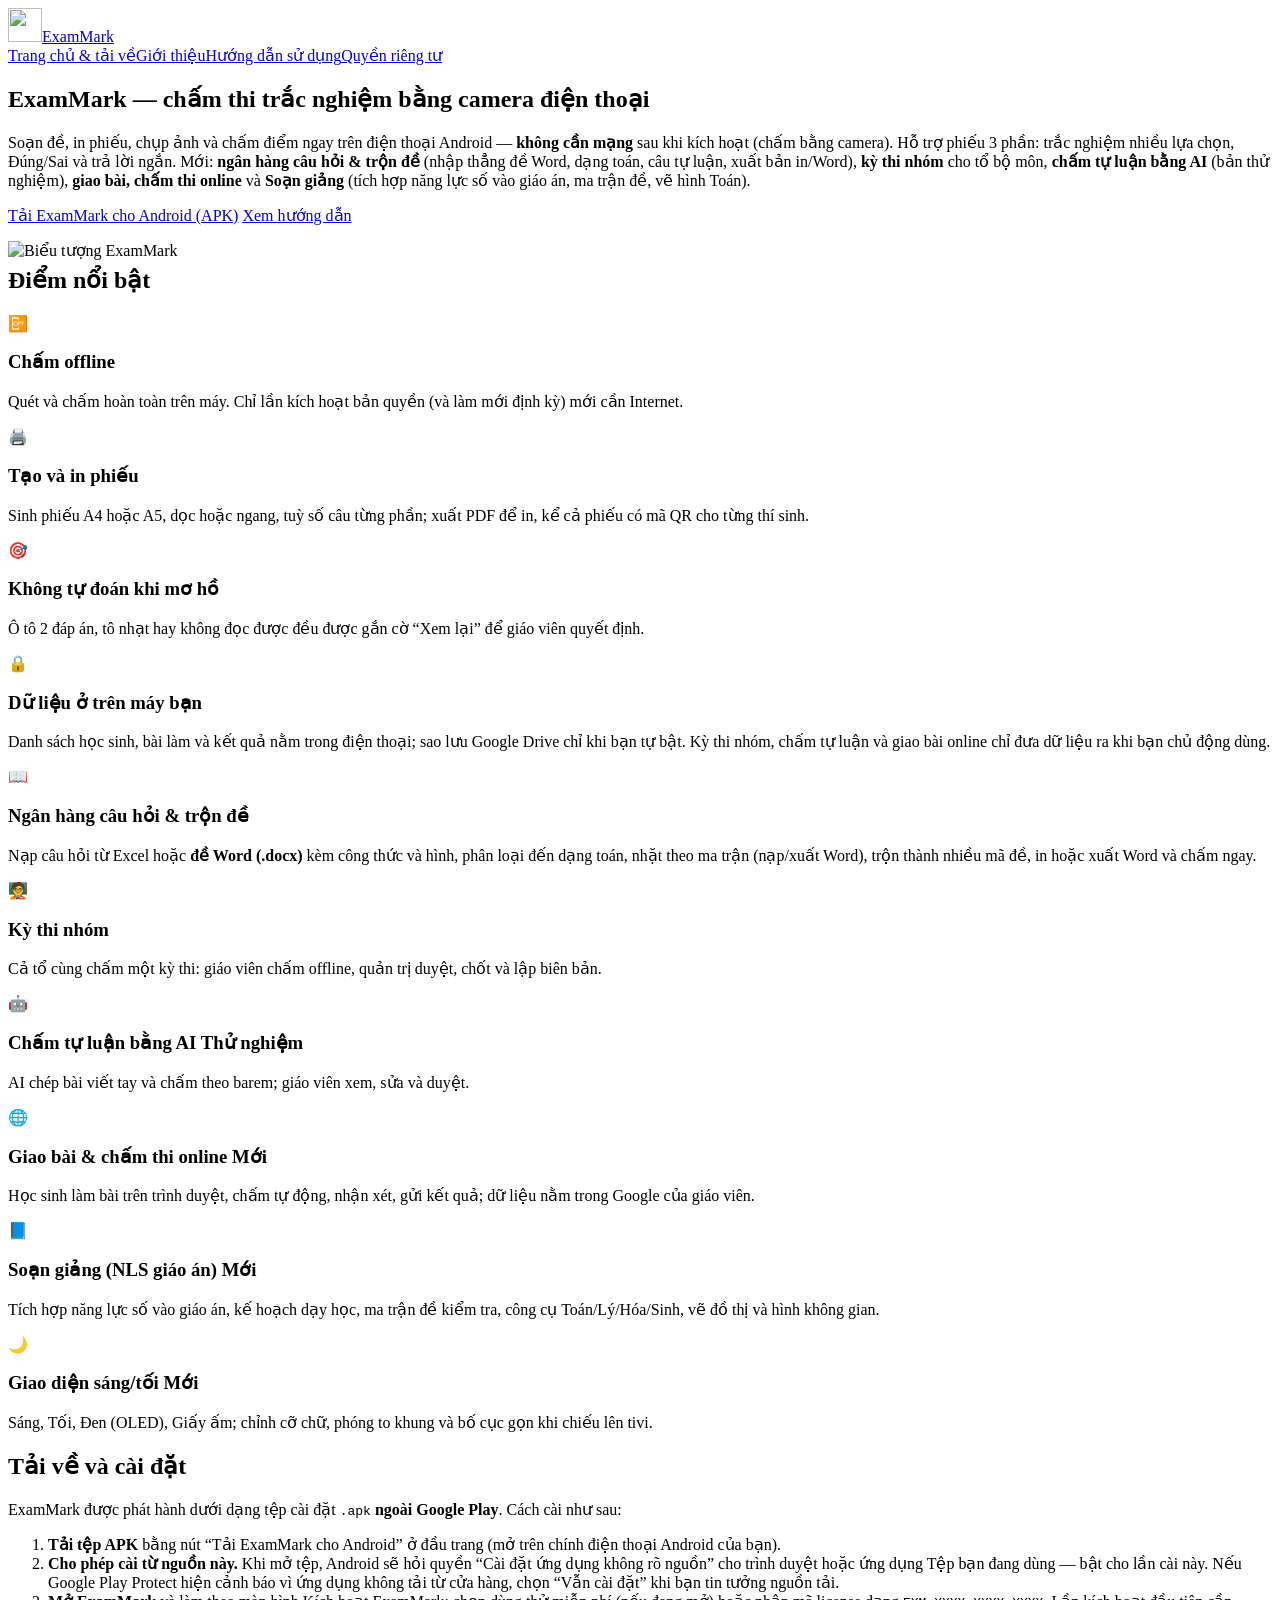
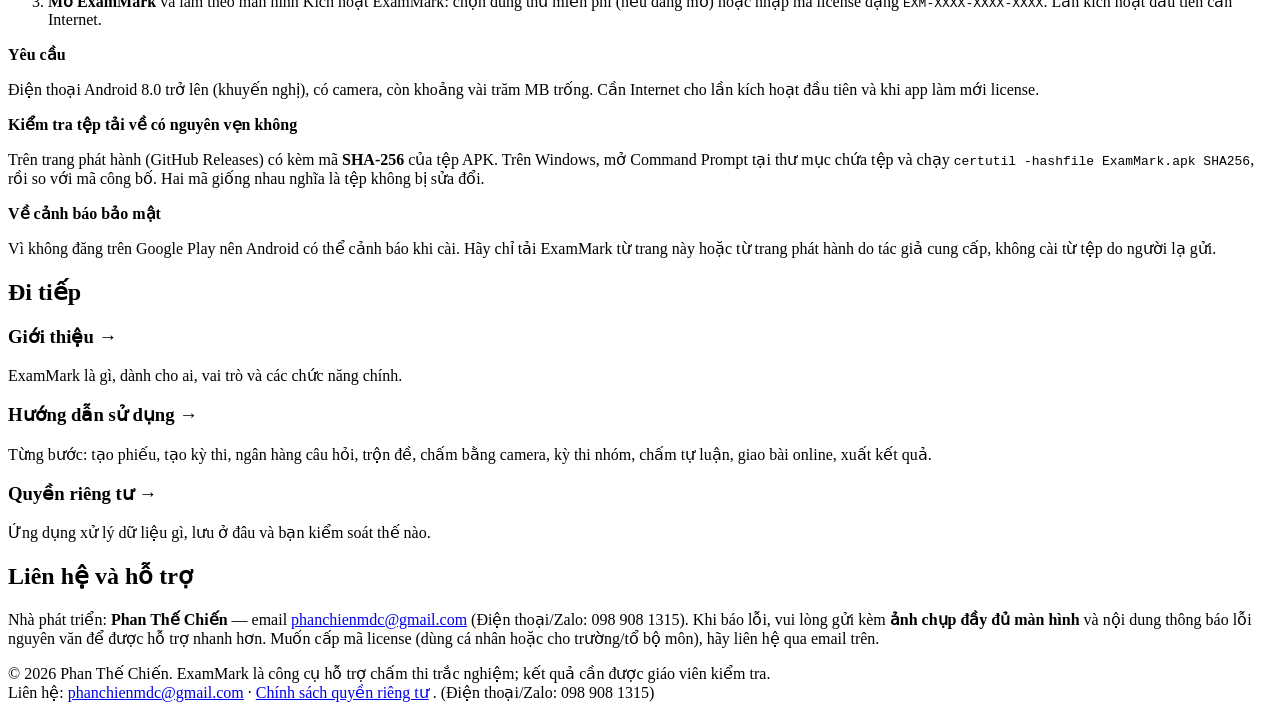
==== index.html @ 660d10f3 "Add files via upload" ====
<!doctype html>
<html lang="vi">
<head>
<meta charset="utf-8">
<meta name="viewport" content="width=device-width,initial-scale=1">
<title>ExamMark — Chấm thi trắc nghiệm bằng camera điện thoại</title>
<meta name="description" content="ExamMark: ứng dụng Android soạn đề, trộn đề, in phiếu và chấm thi trắc nghiệm bằng camera (offline); kỳ thi nhóm cho tổ bộ môn, chấm tự luận bằng AI (thử nghiệm), giao bài, chấm thi online và Soạn giảng (NLS giáo án). Tải APK và hướng dẫn sử dụng.">
<meta name="theme-color" content="#2563eb">
<link rel="icon" type="image/png" href="assets/img/favicon-64.png">
<link rel="stylesheet" href="assets/style.css">
</head>
<body>
<header class="top"><div class="wrap">
<a class="brand" href="index.html"><img src="assets/img/logo-192.png" alt="" width="34" height="34">ExamMark</a>
<nav class="main" aria-label="Điều hướng chính"><a href="index.html" aria-current="page">Trang chủ &amp; tải về</a><a href="gioi-thieu.html">Giới thiệu</a><a href="huong-dan.html">Hướng dẫn sử dụng</a><a href="privacy.html">Quyền riêng tư</a></nav>
</div></header>
<section class="hero"><div class="wrap"><div class="row">
<div>
<h1>ExamMark — chấm thi trắc nghiệm bằng camera điện thoại</h1>
<p>Soạn đề, in phiếu, chụp ảnh và chấm điểm ngay trên điện thoại Android — <b>không cần mạng</b> sau khi kích hoạt (chấm bằng camera). Hỗ trợ phiếu 3 phần: trắc nghiệm nhiều lựa chọn, Đúng/Sai và trả lời ngắn. Mới: <b>ngân hàng câu hỏi &amp; trộn đề</b> (nhập thẳng đề Word, dạng toán, câu tự luận, xuất bản in/Word), <b>kỳ thi nhóm</b> cho tổ bộ môn, <b>chấm tự luận bằng AI</b> (bản thử nghiệm), <b>giao bài, chấm thi online</b> và <b>Soạn giảng</b> (tích hợp năng lực số vào giáo án, ma trận đề, vẽ hình Toán).</p>
<p>
<!-- TODO: thay TEN-TAI-KHOAN/ten-repo bằng địa chỉ GitHub Releases thật của bạn -->
<a class="btn btn-primary" href="https://github.com/TEN-TAI-KHOAN/ten-repo/releases/latest">Tải ExamMark cho Android (APK)</a>
<a class="btn btn-ghost" href="huong-dan.html">Xem hướng dẫn</a></p>
</div>
<img class="logo" src="assets/img/logo-192.png" alt="Biểu tượng ExamMark" width="150" height="150">
</div></div></section>
<main><div class="wrap">

<h2 style="margin-top:6px">Điểm nổi bật</h2>
<div class="grid">
<div class="card"><div class="ic">📴</div><h3>Chấm offline</h3><p>Quét và chấm hoàn toàn trên máy. Chỉ lần kích hoạt bản quyền (và làm mới định kỳ) mới cần Internet.</p></div>
<div class="card"><div class="ic">🖨️</div><h3>Tạo và in phiếu</h3><p>Sinh phiếu A4 hoặc A5, dọc hoặc ngang, tuỳ số câu từng phần; xuất PDF để in, kể cả phiếu có mã QR cho từng thí sinh.</p></div>
<div class="card"><div class="ic">🎯</div><h3>Không tự đoán khi mơ hồ</h3><p>Ô tô 2 đáp án, tô nhạt hay không đọc được đều được gắn cờ “Xem lại” để giáo viên quyết định.</p></div>
<div class="card"><div class="ic">🔒</div><h3>Dữ liệu ở trên máy bạn</h3><p>Danh sách học sinh, bài làm và kết quả nằm trong điện thoại; sao lưu Google Drive chỉ khi bạn tự bật. Kỳ thi nhóm, chấm tự luận và giao bài online chỉ đưa dữ liệu ra khi bạn chủ động dùng.</p></div>
<div class="card"><div class="ic">📖</div><h3>Ngân hàng câu hỏi &amp; trộn đề</h3><p>Nạp câu hỏi từ Excel hoặc <b>đề Word (.docx)</b> kèm công thức và hình, phân loại đến dạng toán, nhặt theo ma trận (nạp/xuất Word), trộn thành nhiều mã đề, in hoặc xuất Word và chấm ngay.</p></div>
<div class="card"><div class="ic">🧑‍🏫</div><h3>Kỳ thi nhóm</h3><p>Cả tổ cùng chấm một kỳ thi: giáo viên chấm offline, quản trị duyệt, chốt và lập biên bản.</p></div>
<div class="card"><div class="ic">🤖</div><h3>Chấm tự luận bằng AI <span class="pill">Thử nghiệm</span></h3><p>AI chép bài viết tay và chấm theo barem; giáo viên xem, sửa và duyệt.</p></div>
<div class="card"><div class="ic">🌐</div><h3>Giao bài &amp; chấm thi online <span class="pill">Mới</span></h3><p>Học sinh làm bài trên trình duyệt, chấm tự động, nhận xét, gửi kết quả; dữ liệu nằm trong Google của giáo viên.</p></div>
<div class="card"><div class="ic">📘</div><h3>Soạn giảng (NLS giáo án) <span class="pill">Mới</span></h3><p>Tích hợp năng lực số vào giáo án, kế hoạch dạy học, ma trận đề kiểm tra, công cụ Toán/Lý/Hóa/Sinh, vẽ đồ thị và hình không gian.</p></div>
<div class="card"><div class="ic">🌙</div><h3>Giao diện sáng/tối <span class="pill">Mới</span></h3><p>Sáng, Tối, Đen (OLED), Giấy ấm; chỉnh cỡ chữ, phóng to khung và bố cục gọn khi chiếu lên tivi.</p></div>
</div>

<h2>Tải về và cài đặt</h2>
<p class="lead">ExamMark được phát hành dưới dạng tệp cài đặt <code>.apk</code> <b>ngoài Google Play</b>. Cách cài như sau:</p>
<ol class="steps">
<li><b>Tải tệp APK</b> bằng nút “Tải ExamMark cho Android” ở đầu trang (mở trên chính điện thoại Android của bạn).</li>
<li><b>Cho phép cài từ nguồn này.</b> Khi mở tệp, Android sẽ hỏi quyền “Cài đặt ứng dụng không rõ nguồn” cho trình duyệt hoặc ứng dụng Tệp bạn đang dùng — bật cho lần cài này. Nếu Google Play Protect hiện cảnh báo vì ứng dụng không tải từ cửa hàng, chọn “Vẫn cài đặt” khi bạn tin tưởng nguồn tải.</li>
<li><b>Mở ExamMark</b> và làm theo màn hình <span class="ui">Kích hoạt ExamMark</span>: chọn dùng thử miễn phí (nếu đang mở) hoặc nhập mã license dạng <code>EXM-XXXX-XXXX-XXXX</code>. Lần kích hoạt đầu tiên cần Internet.</li>
</ol>
<div class="callout"><b class="t">Yêu cầu</b><p>Điện thoại Android 8.0 trở lên (khuyến nghị), có camera, còn khoảng vài trăm MB trống. Cần Internet cho lần kích hoạt đầu tiên và khi app làm mới license.</p></div>
<div class="callout tip"><b class="t">Kiểm tra tệp tải về có nguyên vẹn không</b><p>Trên trang phát hành (GitHub Releases) có kèm mã <b>SHA-256</b> của tệp APK. Trên Windows, mở Command Prompt tại thư mục chứa tệp và chạy <code>certutil -hashfile ExamMark.apk SHA256</code>, rồi so với mã công bố. Hai mã giống nhau nghĩa là tệp không bị sửa đổi.</p></div>
<div class="callout warn"><b class="t">Về cảnh báo bảo mật</b><p>Vì không đăng trên Google Play nên Android có thể cảnh báo khi cài. Hãy chỉ tải ExamMark từ trang này hoặc từ trang phát hành do tác giả cung cấp, không cài từ tệp do người lạ gửi.</p></div>

<h2>Đi tiếp</h2>
<div class="grid">
<a class="card" href="gioi-thieu.html" style="text-decoration:none;color:inherit"><h3>Giới thiệu &rarr;</h3><p>ExamMark là gì, dành cho ai, vai trò và các chức năng chính.</p></a>
<a class="card" href="huong-dan.html" style="text-decoration:none;color:inherit"><h3>Hướng dẫn sử dụng &rarr;</h3><p>Từng bước: tạo phiếu, tạo kỳ thi, ngân hàng câu hỏi, trộn đề, chấm bằng camera, kỳ thi nhóm, chấm tự luận, giao bài online, xuất kết quả.</p></a>
<a class="card" href="privacy.html" style="text-decoration:none;color:inherit"><h3>Quyền riêng tư &rarr;</h3><p>Ứng dụng xử lý dữ liệu gì, lưu ở đâu và bạn kiểm soát thế nào.</p></a>
</div>
<h2>Liên hệ và hỗ trợ</h2>
<p>Nhà phát triển: <b>Phan Thế Chiến</b> — email <a href="mailto:phanchienmdc@gmail.com">phanchienmdc@gmail.com</a> (Điện thoại/Zalo: 098 908 1315). Khi báo lỗi, vui lòng gửi kèm <b>ảnh chụp đầy đủ màn hình</b> và nội dung thông báo lỗi nguyên văn để được hỗ trợ nhanh hơn. Muốn cấp mã license (dùng cá nhân hoặc cho trường/tổ bộ môn), hãy liên hệ qua email trên.</p>

</div></main>
<footer class="bot"><div class="wrap">
<div>© 2026 Phan Thế Chiến. ExamMark là công cụ hỗ trợ chấm thi trắc nghiệm; kết quả cần được giáo viên kiểm tra.</div>
<div>Liên hệ: <a href="mailto:phanchienmdc@gmail.com">phanchienmdc@gmail.com</a> · <a href="privacy.html">Chính sách quyền riêng tư</a> . (Điện thoại/Zalo: 098 908 1315)</div>
</div></footer>
</body>
</html>
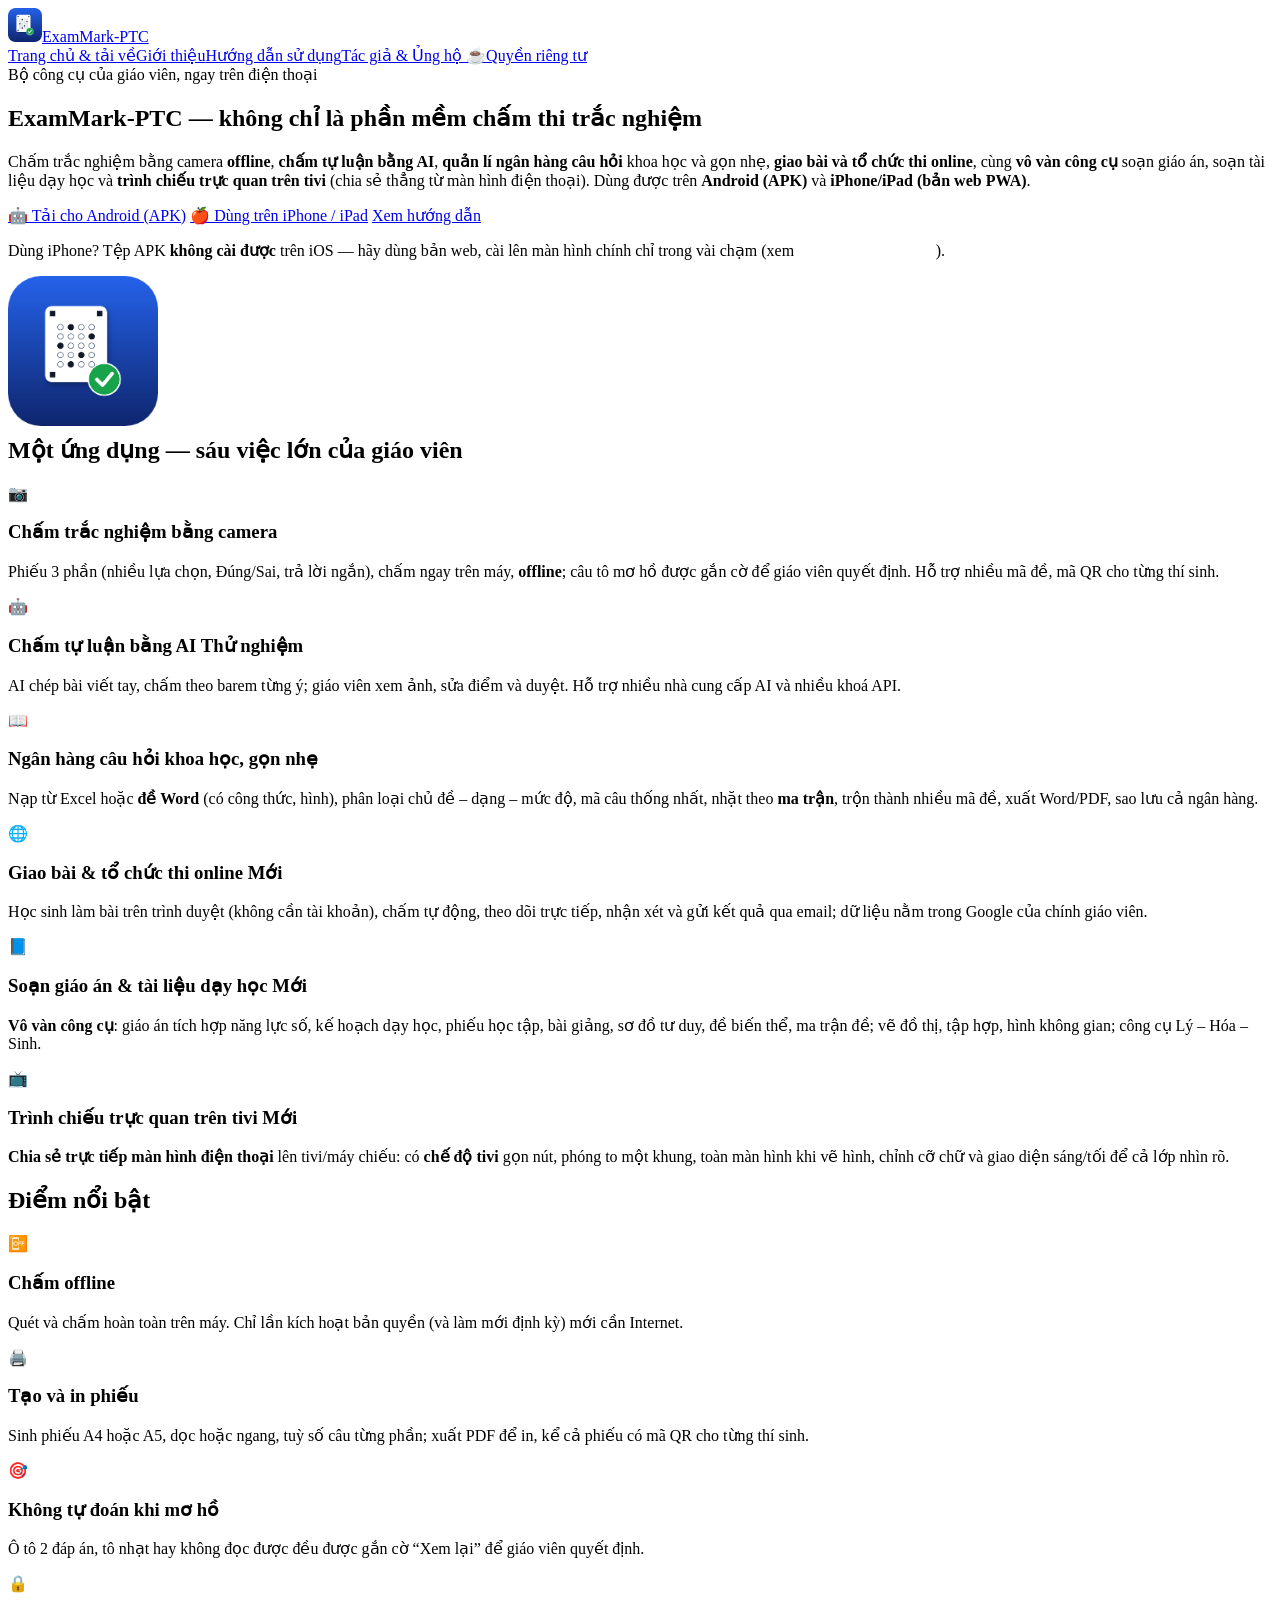
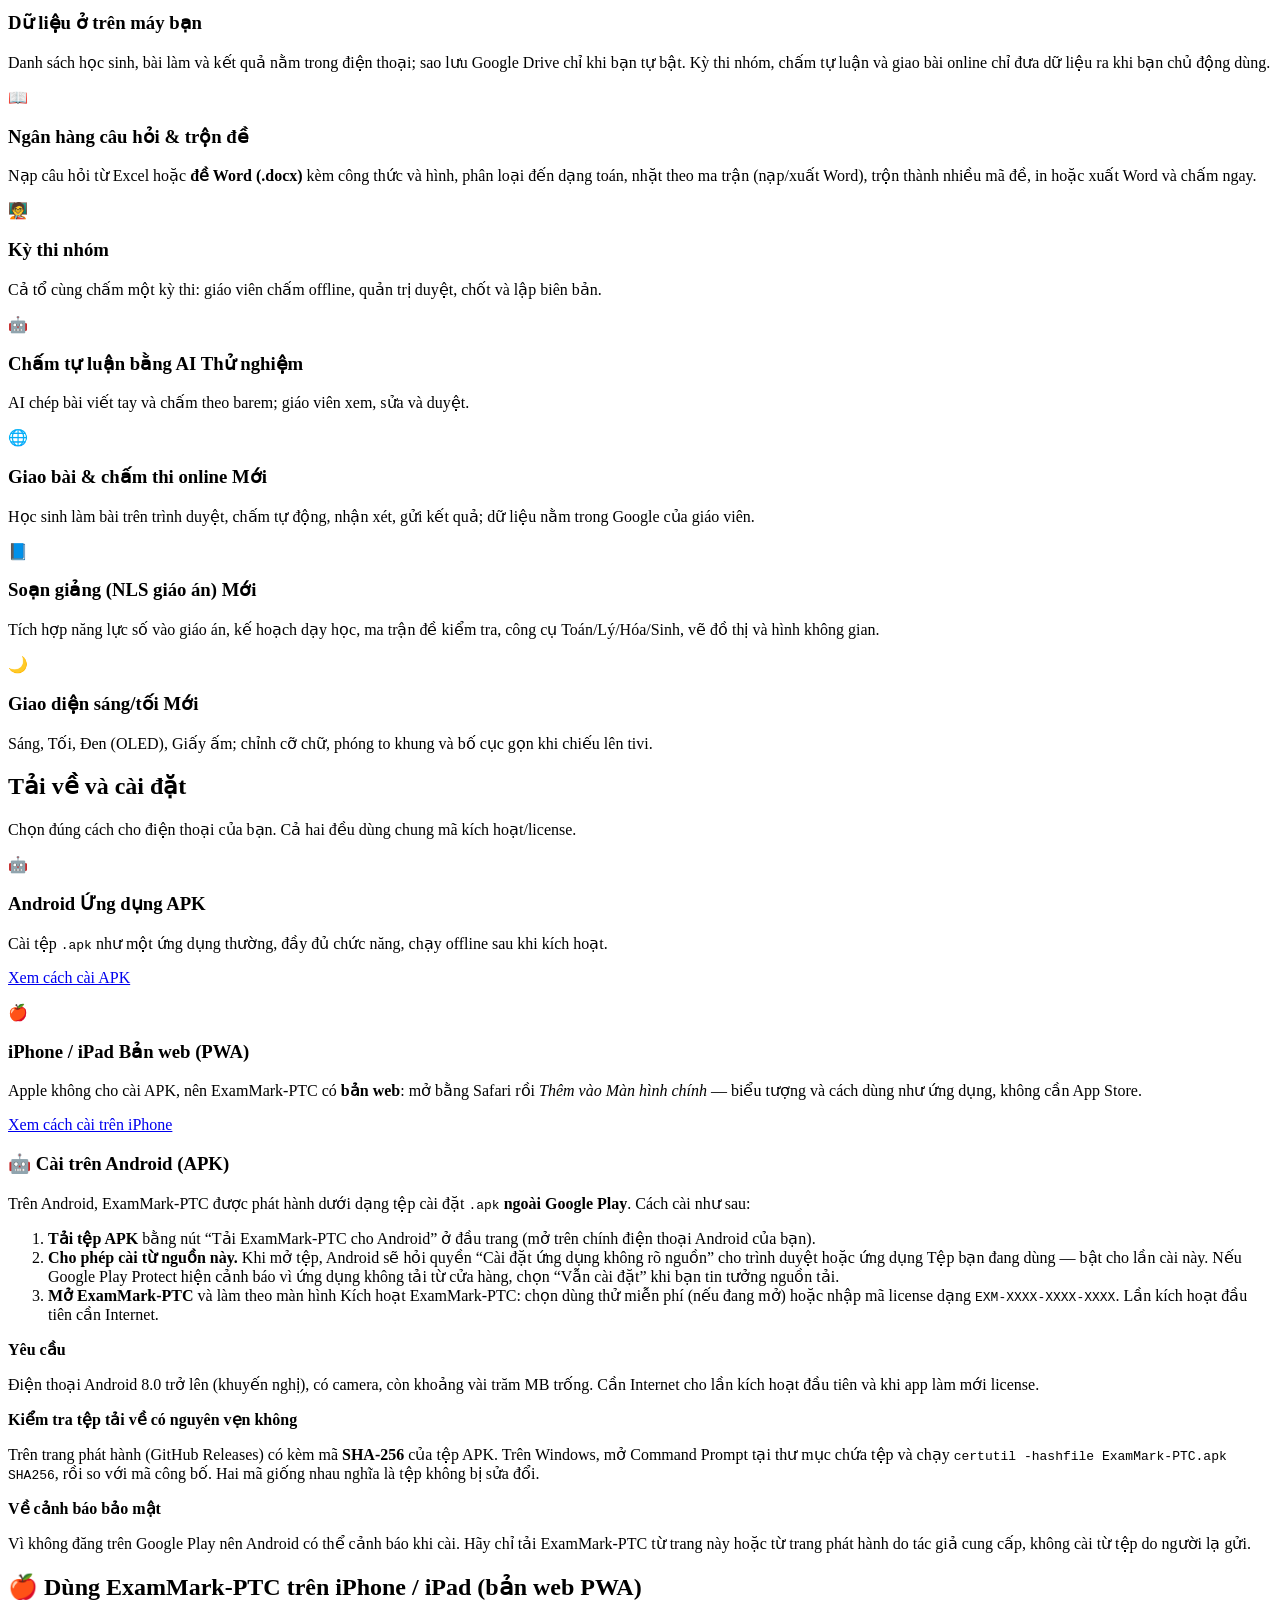
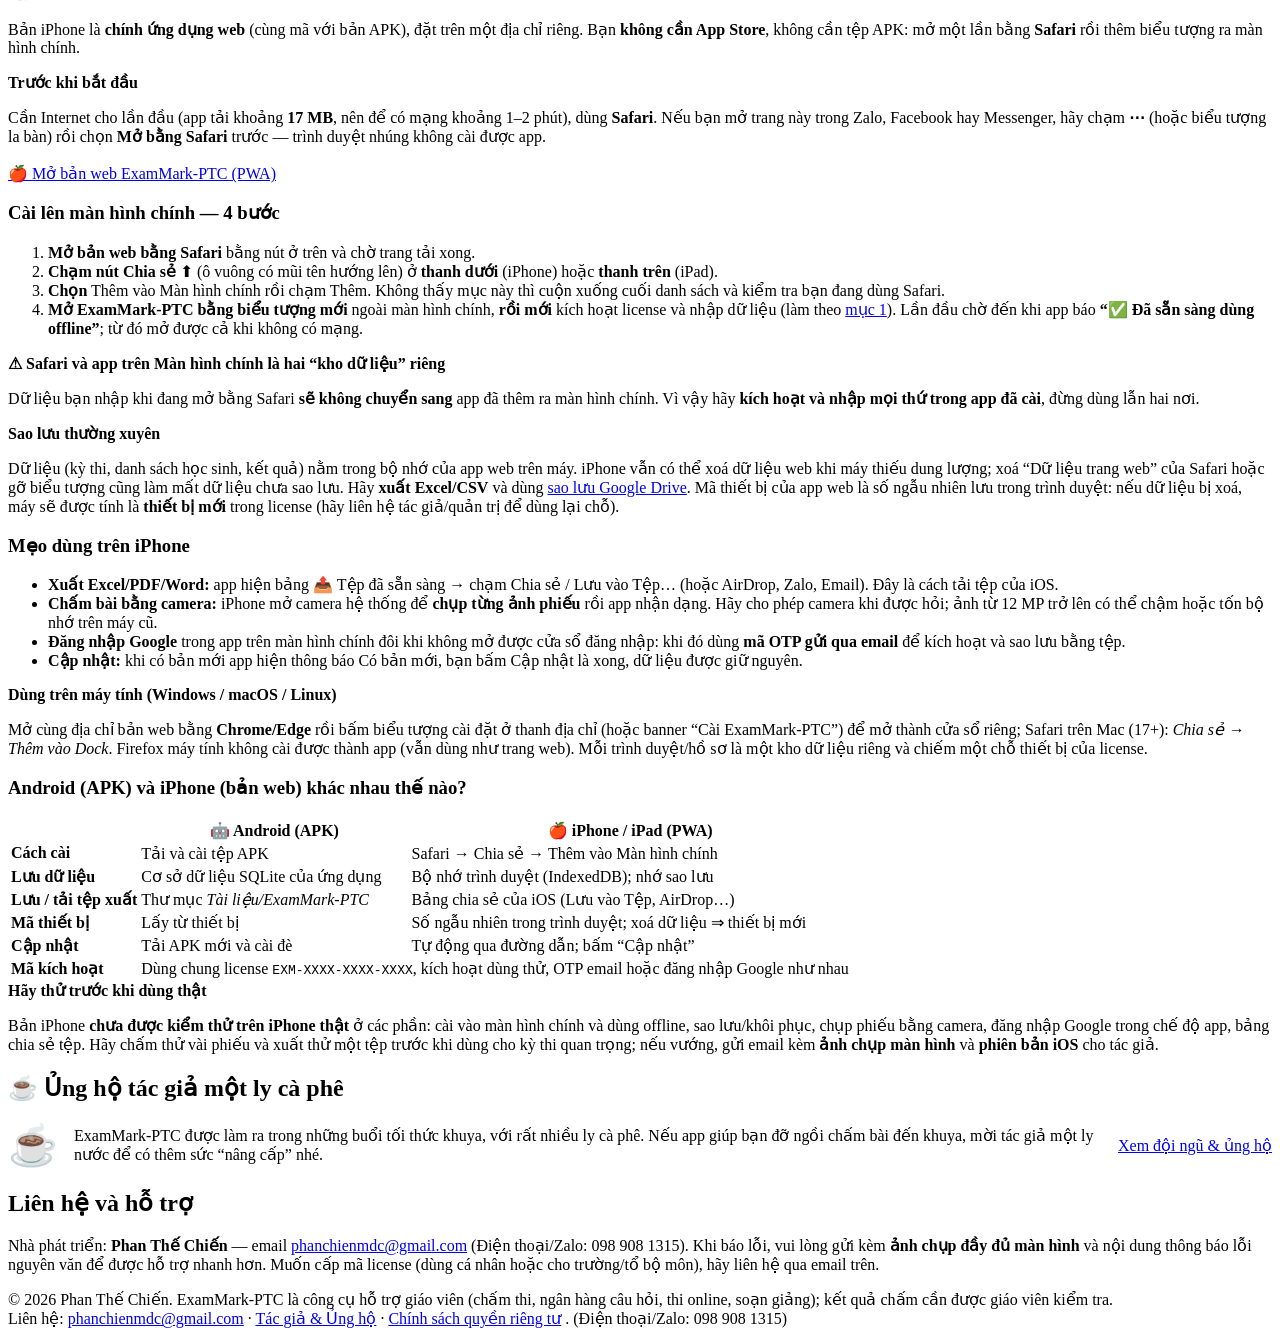
==== commit c9496c93: "Add files via upload" ====
--- a/index.html
+++ b/index.html
@@ -3,31 +3,46 @@
 <head>
 <meta charset="utf-8">
 <meta name="viewport" content="width=device-width,initial-scale=1">
-<title>ExamMark — Chấm thi trắc nghiệm bằng camera điện thoại</title>
-<meta name="description" content="ExamMark: ứng dụng Android soạn đề, trộn đề, in phiếu và chấm thi trắc nghiệm bằng camera (offline); kỳ thi nhóm cho tổ bộ môn, chấm tự luận bằng AI (thử nghiệm), giao bài, chấm thi online và Soạn giảng (NLS giáo án). Tải APK và hướng dẫn sử dụng.">
+<title>ExamMark-PTC — Chấm thi, ngân hàng câu hỏi, thi online &amp; soạn giảng trên điện thoại</title>
+<meta name="description" content="ExamMark-PTC không chỉ chấm thi trắc nghiệm bằng camera: còn chấm tự luận bằng AI, quản lí ngân hàng câu hỏi khoa học và gọn nhẹ, giao bài và tổ chức thi online, cùng vô vàn công cụ soạn giáo án, tài liệu dạy học và trình chiếu trực quan lên tivi. Android (APK) và iPhone/iPad (PWA).">
 <meta name="theme-color" content="#2563eb">
 <link rel="icon" type="image/png" href="assets/img/favicon-64.png">
 <link rel="stylesheet" href="assets/style.css">
 </head>
 <body>
 <header class="top"><div class="wrap">
-<a class="brand" href="index.html"><img src="assets/img/logo-192.png" alt="" width="34" height="34">ExamMark</a>
-<nav class="main" aria-label="Điều hướng chính"><a href="index.html" aria-current="page">Trang chủ &amp; tải về</a><a href="gioi-thieu.html">Giới thiệu</a><a href="huong-dan.html">Hướng dẫn sử dụng</a><a href="privacy.html">Quyền riêng tư</a></nav>
+<a class="brand" href="index.html"><img src="assets/img/logo-192.png" alt="" width="34" height="34">ExamMark-PTC</a>
+<nav class="main" aria-label="Điều hướng chính"><a href="index.html" aria-current="page">Trang chủ &amp; tải về</a><a href="gioi-thieu.html">Giới thiệu</a><a href="huong-dan.html">Hướng dẫn sử dụng</a><a href="tac-gia.html">Tác giả &amp; Ủng hộ ☕</a><a href="privacy.html">Quyền riêng tư</a></nav>
 </div></header>
 <section class="hero"><div class="wrap"><div class="row">
 <div>
-<h1>ExamMark — chấm thi trắc nghiệm bằng camera điện thoại</h1>
-<p>Soạn đề, in phiếu, chụp ảnh và chấm điểm ngay trên điện thoại Android — <b>không cần mạng</b> sau khi kích hoạt (chấm bằng camera). Hỗ trợ phiếu 3 phần: trắc nghiệm nhiều lựa chọn, Đúng/Sai và trả lời ngắn. Mới: <b>ngân hàng câu hỏi &amp; trộn đề</b> (nhập thẳng đề Word, dạng toán, câu tự luận, xuất bản in/Word), <b>kỳ thi nhóm</b> cho tổ bộ môn, <b>chấm tự luận bằng AI</b> (bản thử nghiệm), <b>giao bài, chấm thi online</b> và <b>Soạn giảng</b> (tích hợp năng lực số vào giáo án, ma trận đề, vẽ hình Toán).</p>
+<span class="tagline">Bộ công cụ của giáo viên, ngay trên điện thoại</span>
+<h1>ExamMark-PTC — không chỉ là phần mềm chấm thi trắc nghiệm</h1>
+<p>Chấm trắc nghiệm bằng camera <b>offline</b>, <b>chấm tự luận bằng AI</b>, <b>quản lí ngân hàng câu hỏi</b> khoa học và gọn nhẹ, <b>giao bài và tổ chức thi online</b>, cùng <b>vô vàn công cụ</b> soạn giáo án, soạn tài liệu dạy học và <b>trình chiếu trực quan trên tivi</b> (chia sẻ thẳng từ màn hình điện thoại). Dùng được trên <b>Android (APK)</b> và <b>iPhone/iPad (bản web PWA)</b>.</p>
 <p>
 <!-- TODO: thay TEN-TAI-KHOAN/ten-repo bằng địa chỉ GitHub Releases thật của bạn -->
-<a class="btn btn-primary" href="https://github.com/TEN-TAI-KHOAN/ten-repo/releases/latest">Tải ExamMark cho Android (APK)</a>
+<a class="btn btn-primary" href="https://github.com/TEN-TAI-KHOAN/ten-repo/releases/latest">🤖 Tải cho Android (APK)</a>
+<a class="btn btn-ios" href="#iphone">🍎 Dùng trên iPhone / iPad</a>
 <a class="btn btn-ghost" href="huong-dan.html">Xem hướng dẫn</a></p>
+<p class="note">Dùng iPhone? Tệp APK <b>không cài được</b> trên iOS — hãy dùng bản web, cài lên màn hình chính chỉ trong vài chạm (xem <a href="#iphone" style="color:#fff">hướng dẫn bên dưới</a>).</p>
 </div>
-<img class="logo" src="assets/img/logo-192.png" alt="Biểu tượng ExamMark" width="150" height="150">
+<img class="logo" src="assets/img/logo-192.png" alt="Biểu tượng ExamMark-PTC" width="150" height="150">
 </div></div></section>
 <main><div class="wrap">
 
-<h2 style="margin-top:6px">Điểm nổi bật</h2>
+<div id="plat-banner" role="status" aria-live="polite"></div>
+
+<h2 style="margin-top:6px">Một ứng dụng — sáu việc lớn của giáo viên</h2>
+<div class="pillars">
+<div class="pillar"><div class="ic">📷</div><h3>Chấm trắc nghiệm bằng camera</h3><p>Phiếu 3 phần (nhiều lựa chọn, Đúng/Sai, trả lời ngắn), chấm ngay trên máy, <b>offline</b>; câu tô mơ hồ được gắn cờ để giáo viên quyết định. Hỗ trợ nhiều mã đề, mã QR cho từng thí sinh.</p></div>
+<div class="pillar"><div class="ic">🤖</div><h3>Chấm tự luận bằng AI <span class="pill">Thử nghiệm</span></h3><p>AI chép bài viết tay, chấm theo barem từng ý; giáo viên xem ảnh, sửa điểm và duyệt. Hỗ trợ nhiều nhà cung cấp AI và nhiều khoá API.</p></div>
+<div class="pillar"><div class="ic">📖</div><h3>Ngân hàng câu hỏi khoa học, gọn nhẹ</h3><p>Nạp từ Excel hoặc <b>đề Word</b> (có công thức, hình), phân loại chủ đề – dạng – mức độ, mã câu thống nhất, nhặt theo <b>ma trận</b>, trộn thành nhiều mã đề, xuất Word/PDF, sao lưu cả ngân hàng.</p></div>
+<div class="pillar"><div class="ic">🌐</div><h3>Giao bài &amp; tổ chức thi online <span class="pill">Mới</span></h3><p>Học sinh làm bài trên trình duyệt (không cần tài khoản), chấm tự động, theo dõi trực tiếp, nhận xét và gửi kết quả qua email; dữ liệu nằm trong Google của chính giáo viên.</p></div>
+<div class="pillar"><div class="ic">📘</div><h3>Soạn giáo án &amp; tài liệu dạy học <span class="pill">Mới</span></h3><p><b>Vô vàn công cụ</b>: giáo án tích hợp năng lực số, kế hoạch dạy học, phiếu học tập, bài giảng, sơ đồ tư duy, đề biến thể, ma trận đề; vẽ đồ thị, tập hợp, hình không gian; công cụ Lý – Hóa – Sinh.</p></div>
+<div class="pillar"><div class="ic">📺</div><h3>Trình chiếu trực quan trên tivi <span class="pill">Mới</span></h3><p><b>Chia sẻ trực tiếp màn hình điện thoại</b> lên tivi/máy chiếu: có <b>chế độ tivi</b> gọn nút, phóng to một khung, toàn màn hình khi vẽ hình, chỉnh cỡ chữ và giao diện sáng/tối để cả lớp nhìn rõ.</p></div>
+</div>
+
+<h2>Điểm nổi bật</h2>
 <div class="grid">
 <div class="card"><div class="ic">📴</div><h3>Chấm offline</h3><p>Quét và chấm hoàn toàn trên máy. Chỉ lần kích hoạt bản quyền (và làm mới định kỳ) mới cần Internet.</p></div>
 <div class="card"><div class="ic">🖨️</div><h3>Tạo và in phiếu</h3><p>Sinh phiếu A4 hoặc A5, dọc hoặc ngang, tuỳ số câu từng phần; xuất PDF để in, kể cả phiếu có mã QR cho từng thí sinh.</p></div>
@@ -41,30 +56,90 @@
 <div class="card"><div class="ic">🌙</div><h3>Giao diện sáng/tối <span class="pill">Mới</span></h3><p>Sáng, Tối, Đen (OLED), Giấy ấm; chỉnh cỡ chữ, phóng to khung và bố cục gọn khi chiếu lên tivi.</p></div>
 </div>
 
-<h2>Tải về và cài đặt</h2>
-<p class="lead">ExamMark được phát hành dưới dạng tệp cài đặt <code>.apk</code> <b>ngoài Google Play</b>. Cách cài như sau:</p>
+<h2 id="tai-ve">Tải về và cài đặt</h2>
+<p class="lead">Chọn đúng cách cho điện thoại của bạn. Cả hai đều dùng chung mã kích hoạt/license.</p>
+<div class="dev">
+<div class="card" id="card-android"><div class="ic">🤖</div><h3>Android <span class="pill">Ứng dụng APK</span></h3><p>Cài tệp <code>.apk</code> như một ứng dụng thường, đầy đủ chức năng, chạy offline sau khi kích hoạt.</p><p><a class="btn btn-solid" href="#android">Xem cách cài APK</a></p></div>
+<div class="card" id="card-ios"><div class="ic">🍎</div><h3>iPhone / iPad <span class="pill">Bản web (PWA)</span></h3><p>Apple không cho cài APK, nên ExamMark-PTC có <b>bản web</b>: mở bằng Safari rồi <i>Thêm vào Màn hình chính</i> — biểu tượng và cách dùng như ứng dụng, không cần App Store.</p><p><a class="btn btn-solid" href="#iphone">Xem cách cài trên iPhone</a></p></div>
+</div>
+
+<h3 id="android">🤖 Cài trên Android (APK)</h3>
+<p class="lead">Trên Android, ExamMark-PTC được phát hành dưới dạng tệp cài đặt <code>.apk</code> <b>ngoài Google Play</b>. Cách cài như sau:</p>
 <ol class="steps">
-<li><b>Tải tệp APK</b> bằng nút “Tải ExamMark cho Android” ở đầu trang (mở trên chính điện thoại Android của bạn).</li>
+<li><b>Tải tệp APK</b> bằng nút “Tải ExamMark-PTC cho Android” ở đầu trang (mở trên chính điện thoại Android của bạn).</li>
 <li><b>Cho phép cài từ nguồn này.</b> Khi mở tệp, Android sẽ hỏi quyền “Cài đặt ứng dụng không rõ nguồn” cho trình duyệt hoặc ứng dụng Tệp bạn đang dùng — bật cho lần cài này. Nếu Google Play Protect hiện cảnh báo vì ứng dụng không tải từ cửa hàng, chọn “Vẫn cài đặt” khi bạn tin tưởng nguồn tải.</li>
-<li><b>Mở ExamMark</b> và làm theo màn hình <span class="ui">Kích hoạt ExamMark</span>: chọn dùng thử miễn phí (nếu đang mở) hoặc nhập mã license dạng <code>EXM-XXXX-XXXX-XXXX</code>. Lần kích hoạt đầu tiên cần Internet.</li>
+<li><b>Mở ExamMark-PTC</b> và làm theo màn hình <span class="ui">Kích hoạt ExamMark-PTC</span>: chọn dùng thử miễn phí (nếu đang mở) hoặc nhập mã license dạng <code>EXM-XXXX-XXXX-XXXX</code>. Lần kích hoạt đầu tiên cần Internet.</li>
 </ol>
 <div class="callout"><b class="t">Yêu cầu</b><p>Điện thoại Android 8.0 trở lên (khuyến nghị), có camera, còn khoảng vài trăm MB trống. Cần Internet cho lần kích hoạt đầu tiên và khi app làm mới license.</p></div>
-<div class="callout tip"><b class="t">Kiểm tra tệp tải về có nguyên vẹn không</b><p>Trên trang phát hành (GitHub Releases) có kèm mã <b>SHA-256</b> của tệp APK. Trên Windows, mở Command Prompt tại thư mục chứa tệp và chạy <code>certutil -hashfile ExamMark.apk SHA256</code>, rồi so với mã công bố. Hai mã giống nhau nghĩa là tệp không bị sửa đổi.</p></div>
-<div class="callout warn"><b class="t">Về cảnh báo bảo mật</b><p>Vì không đăng trên Google Play nên Android có thể cảnh báo khi cài. Hãy chỉ tải ExamMark từ trang này hoặc từ trang phát hành do tác giả cung cấp, không cài từ tệp do người lạ gửi.</p></div>
+<div class="callout tip"><b class="t">Kiểm tra tệp tải về có nguyên vẹn không</b><p>Trên trang phát hành (GitHub Releases) có kèm mã <b>SHA-256</b> của tệp APK. Trên Windows, mở Command Prompt tại thư mục chứa tệp và chạy <code>certutil -hashfile ExamMark-PTC.apk SHA256</code>, rồi so với mã công bố. Hai mã giống nhau nghĩa là tệp không bị sửa đổi.</p></div>
+<div class="callout warn"><b class="t">Về cảnh báo bảo mật</b><p>Vì không đăng trên Google Play nên Android có thể cảnh báo khi cài. Hãy chỉ tải ExamMark-PTC từ trang này hoặc từ trang phát hành do tác giả cung cấp, không cài từ tệp do người lạ gửi.</p></div>
 
-<h2>Đi tiếp</h2>
-<div class="grid">
-<a class="card" href="gioi-thieu.html" style="text-decoration:none;color:inherit"><h3>Giới thiệu &rarr;</h3><p>ExamMark là gì, dành cho ai, vai trò và các chức năng chính.</p></a>
-<a class="card" href="huong-dan.html" style="text-decoration:none;color:inherit"><h3>Hướng dẫn sử dụng &rarr;</h3><p>Từng bước: tạo phiếu, tạo kỳ thi, ngân hàng câu hỏi, trộn đề, chấm bằng camera, kỳ thi nhóm, chấm tự luận, giao bài online, xuất kết quả.</p></a>
-<a class="card" href="privacy.html" style="text-decoration:none;color:inherit"><h3>Quyền riêng tư &rarr;</h3><p>Ứng dụng xử lý dữ liệu gì, lưu ở đâu và bạn kiểm soát thế nào.</p></a>
-</div>
+<h2 id="iphone">🍎 Dùng ExamMark-PTC trên iPhone / iPad (bản web PWA)</h2>
+<p class="lead">Bản iPhone là <b>chính ứng dụng web</b> (cùng mã với bản APK), đặt trên một địa chỉ riêng. Bạn <b>không cần App Store</b>, không cần tệp APK: mở một lần bằng <b>Safari</b> rồi thêm biểu tượng ra màn hình chính.</p>
+<div class="callout"><b class="t">Trước khi bắt đầu</b><p>Cần Internet cho lần đầu (app tải khoảng <b>17 MB</b>, nên để có mạng khoảng 1–2 phút), dùng <b>Safari</b>. Nếu bạn mở trang này trong Zalo, Facebook hay Messenger, hãy chạm <b>⋯</b> (hoặc biểu tượng la bàn) rồi chọn <b>Mở bằng Safari</b> trước — trình duyệt nhúng không cài được app.</p></div>
+<p style="margin:18px 0 6px"><!-- TODO: đổi TEN-DU-AN.pages.dev thành địa chỉ bản PWA thật (ví dụ trên Cloudflare Pages) --><a class="btn btn-solid" href="https://TEN-DU-AN.pages.dev/" id="pwa-open">🍎 Mở bản web ExamMark-PTC (PWA)</a></p>
+<h3>Cài lên màn hình chính — 4 bước</h3>
+<ol class="steps">
+<li><b>Mở bản web bằng Safari</b> bằng nút ở trên và chờ trang tải xong.</li>
+<li><b>Chạm nút Chia sẻ</b> <span class="sharekey">⬆︎</span> (ô vuông có mũi tên hướng lên) ở <b>thanh dưới</b> (iPhone) hoặc <b>thanh trên</b> (iPad).</li>
+<li><b>Chọn</b> <span class="ui">Thêm vào Màn hình chính</span> rồi chạm <span class="ui">Thêm</span>. Không thấy mục này thì cuộn xuống cuối danh sách và kiểm tra bạn đang dùng Safari.</li>
+<li><b>Mở ExamMark-PTC bằng biểu tượng mới</b> ngoài màn hình chính, <b>rồi mới</b> kích hoạt license và nhập dữ liệu (làm theo <a href="huong-dan.html#cai-dat">mục 1</a>). Lần đầu chờ đến khi app báo <b>“✅ Đã sẵn sàng dùng offline”</b>; từ đó mở được cả khi không có mạng.</li>
+</ol>
+<div class="callout warn"><b class="t">⚠ Safari và app trên Màn hình chính là hai “kho dữ liệu” riêng</b><p>Dữ liệu bạn nhập khi đang mở bằng Safari <b>sẽ không chuyển sang</b> app đã thêm ra màn hình chính. Vì vậy hãy <b>kích hoạt và nhập mọi thứ trong app đã cài</b>, đừng dùng lẫn hai nơi.</p></div>
+<div class="callout warn"><b class="t">Sao lưu thường xuyên</b><p>Dữ liệu (kỳ thi, danh sách học sinh, kết quả) nằm trong bộ nhớ của app web trên máy. iPhone vẫn có thể xoá dữ liệu web khi máy thiếu dung lượng; xoá “Dữ liệu trang web” của Safari hoặc gỡ biểu tượng cũng làm mất dữ liệu chưa sao lưu. Hãy <b>xuất Excel/CSV</b> và dùng <a href="huong-dan.html#drive">sao lưu Google Drive</a>. Mã thiết bị của app web là số ngẫu nhiên lưu trong trình duyệt: nếu dữ liệu bị xoá, máy sẽ được tính là <b>thiết bị mới</b> trong license (hãy liên hệ tác giả/quản trị để dùng lại chỗ).</p></div>
+<h3>Mẹo dùng trên iPhone</h3>
+<ul>
+<li><b>Xuất Excel/PDF/Word:</b> app hiện bảng <span class="ui">📤 Tệp đã sẵn sàng</span> → chạm <span class="ui">Chia sẻ / Lưu vào Tệp…</span> (hoặc AirDrop, Zalo, Email). Đây là cách tải tệp của iOS.</li>
+<li><b>Chấm bài bằng camera:</b> iPhone mở camera hệ thống để <b>chụp từng ảnh phiếu</b> rồi app nhận dạng. Hãy cho phép camera khi được hỏi; ảnh từ 12 MP trở lên có thể chậm hoặc tốn bộ nhớ trên máy cũ.</li>
+<li><b>Đăng nhập Google</b> trong app trên màn hình chính đôi khi không mở được cửa sổ đăng nhập: khi đó dùng <b>mã OTP gửi qua email</b> để kích hoạt và sao lưu bằng tệp.</li>
+<li><b>Cập nhật:</b> khi có bản mới app hiện thông báo <span class="ui">Có bản mới</span>, bạn bấm <span class="ui">Cập nhật</span> là xong, dữ liệu được giữ nguyên.</li>
+</ul>
+<div class="callout"><b class="t">Dùng trên máy tính (Windows / macOS / Linux)</b><p>Mở cùng địa chỉ bản web bằng <b>Chrome/Edge</b> rồi bấm biểu tượng cài đặt ở thanh địa chỉ (hoặc banner “Cài ExamMark-PTC”) để mở thành cửa sổ riêng; Safari trên Mac (17+): <i>Chia sẻ → Thêm vào Dock</i>. Firefox máy tính không cài được thành app (vẫn dùng như trang web). Mỗi trình duyệt/hồ sơ là một kho dữ liệu riêng và chiếm một chỗ thiết bị của license.</p></div>
+<h3>Android (APK) và iPhone (bản web) khác nhau thế nào?</h3>
+<table class="tbl"><tr><th></th><th>🤖 Android (APK)</th><th>🍎 iPhone / iPad (PWA)</th></tr>
+<tr><td><b>Cách cài</b></td><td>Tải và cài tệp APK</td><td>Safari → Chia sẻ → Thêm vào Màn hình chính</td></tr>
+<tr><td><b>Lưu dữ liệu</b></td><td>Cơ sở dữ liệu SQLite của ứng dụng</td><td>Bộ nhớ trình duyệt (IndexedDB); nhớ sao lưu</td></tr>
+<tr><td><b>Lưu / tải tệp xuất</b></td><td>Thư mục <i>Tài liệu/ExamMark-PTC</i></td><td>Bảng chia sẻ của iOS (Lưu vào Tệp, AirDrop…)</td></tr>
+<tr><td><b>Mã thiết bị</b></td><td>Lấy từ thiết bị</td><td>Số ngẫu nhiên trong trình duyệt; xoá dữ liệu ⇒ thiết bị mới</td></tr>
+<tr><td><b>Cập nhật</b></td><td>Tải APK mới và cài đè</td><td>Tự động qua đường dẫn; bấm “Cập nhật”</td></tr>
+<tr><td><b>Mã kích hoạt</b></td><td colspan="2">Dùng chung license <code>EXM-XXXX-XXXX-XXXX</code>, kích hoạt dùng thử, OTP email hoặc đăng nhập Google như nhau</td></tr>
+</table>
+<div class="callout warn"><b class="t">Hãy thử trước khi dùng thật</b><p>Bản iPhone <b>chưa được kiểm thử trên iPhone thật</b> ở các phần: cài vào màn hình chính và dùng offline, sao lưu/khôi phục, chụp phiếu bằng camera, đăng nhập Google trong chế độ app, bảng chia sẻ tệp. Hãy chấm thử vài phiếu và xuất thử một tệp trước khi dùng cho kỳ thi quan trọng; nếu vướng, gửi email kèm <b>ảnh chụp màn hình</b> và <b>phiên bản iOS</b> cho tác giả.</p></div>
+
+<h2>☕ Ủng hộ tác giả một ly cà phê</h2>
+<div class="card" style="display:flex;gap:16px;align-items:center;flex-wrap:wrap"><div class="ic" style="font-size:40px">☕</div><div style="flex:1 1 300px"><p style="margin:0;color:var(--ink)">ExamMark-PTC được làm ra trong những buổi tối thức khuya, với rất nhiều ly cà phê. Nếu app giúp bạn đỡ ngồi chấm bài đến khuya, mời tác giả một ly nước để có thêm sức “nâng cấp” nhé.</p></div><a class="btn btn-solid" href="tac-gia.html#ung-ho">Xem đội ngũ &amp; ủng hộ</a></div>
+
 <h2>Liên hệ và hỗ trợ</h2>
 <p>Nhà phát triển: <b>Phan Thế Chiến</b> — email <a href="mailto:phanchienmdc@gmail.com">phanchienmdc@gmail.com</a> (Điện thoại/Zalo: 098 908 1315). Khi báo lỗi, vui lòng gửi kèm <b>ảnh chụp đầy đủ màn hình</b> và nội dung thông báo lỗi nguyên văn để được hỗ trợ nhanh hơn. Muốn cấp mã license (dùng cá nhân hoặc cho trường/tổ bộ môn), hãy liên hệ qua email trên.</p>
 
 </div></main>
 <footer class="bot"><div class="wrap">
-<div>© 2026 Phan Thế Chiến. ExamMark là công cụ hỗ trợ chấm thi trắc nghiệm; kết quả cần được giáo viên kiểm tra.</div>
-<div>Liên hệ: <a href="mailto:phanchienmdc@gmail.com">phanchienmdc@gmail.com</a> · <a href="privacy.html">Chính sách quyền riêng tư</a> . (Điện thoại/Zalo: 098 908 1315)</div>
+<div>© 2026 Phan Thế Chiến. ExamMark-PTC là công cụ hỗ trợ giáo viên (chấm thi, ngân hàng câu hỏi, thi online, soạn giảng); kết quả chấm cần được giáo viên kiểm tra.</div>
+<div>Liên hệ: <a href="mailto:phanchienmdc@gmail.com">phanchienmdc@gmail.com</a> · <a href="tac-gia.html">Tác giả &amp; Ủng hộ</a> · <a href="privacy.html">Chính sách quyền riêng tư</a> . (Điện thoại/Zalo: 098 908 1315)</div>
 </div></footer>
+<script>
+(function(){
+var b=document.getElementById('plat-banner');if(!b)return;
+try{
+var ua=navigator.userAgent||'';
+var ios=/iPad|iPhone|iPod/.test(ua)||(navigator.platform==='MacIntel'&&navigator.maxTouchPoints>1);
+var android=/Android/i.test(ua);
+var standalone=window.navigator.standalone===true||(window.matchMedia&&window.matchMedia('(display-mode: standalone)').matches);
+var inapp=/Zalo|FBAN|FBAV|FB_IAB|Instagram|Line\/|Messenger/i.test(ua);
+var safari=/Safari/.test(ua)&&!/CriOS|FxiOS|EdgiOS|OPiOS|GSA|DuckDuckGo/.test(ua)&&!inapp;
+function show(cls,html){b.className='show '+cls;b.innerHTML=html;}
+if(ios){
+ var c=document.getElementById('card-ios');if(c)c.classList.add('you');
+ if(standalone){return;}
+ if(inapp){show('warn','<b class="t">⚠️ Bạn đang mở trong trình duyệt của ứng dụng khác</b>Hãy chạm <b>⋯</b> (hoặc biểu tượng la bàn) rồi chọn <b>Mở bằng Safari</b>, sau đó làm theo <a href="#iphone">hướng dẫn cài cho iPhone</a>. Trình duyệt nhúng không có mục “Thêm vào Màn hình chính”.');}
+ else if(!safari){show('ios','<b class="t">🍎 Bạn đang dùng iPhone/iPad</b>Tệp APK không cài được trên iOS. Bạn dùng <a href="#iphone">bản web (PWA)</a> — nên mở bằng <b>Safari</b> cho chắc ăn rồi chọn <i>Thêm vào Màn hình chính</i>.');}
+ else{show('ios','<b class="t">🍎 Bạn đang dùng iPhone/iPad</b>Tệp APK <b>không cài được</b> trên iOS. Hãy dùng <a href="#iphone">bản web (PWA)</a>: mở <a href="https://TEN-DU-AN.pages.dev/">ExamMark-PTC web</a> → nút Chia sẻ → <i>Thêm vào Màn hình chính</i>. Chỉ mất chưa đến 1 phút.');}
+}else if(android){
+ var a=document.getElementById('card-android');if(a)a.classList.add('you');
+ show('android','<b class="t">🤖 Bạn đang dùng Android</b>Hãy <a href="#android">tải và cài tệp APK</a> để có đầy đủ chức năng. Nếu muốn, bạn vẫn có thể thử <a href="https://TEN-DU-AN.pages.dev/">bản web</a>.');
+}
+}catch(e){}
+})();
+</script>
 </body>
 </html>
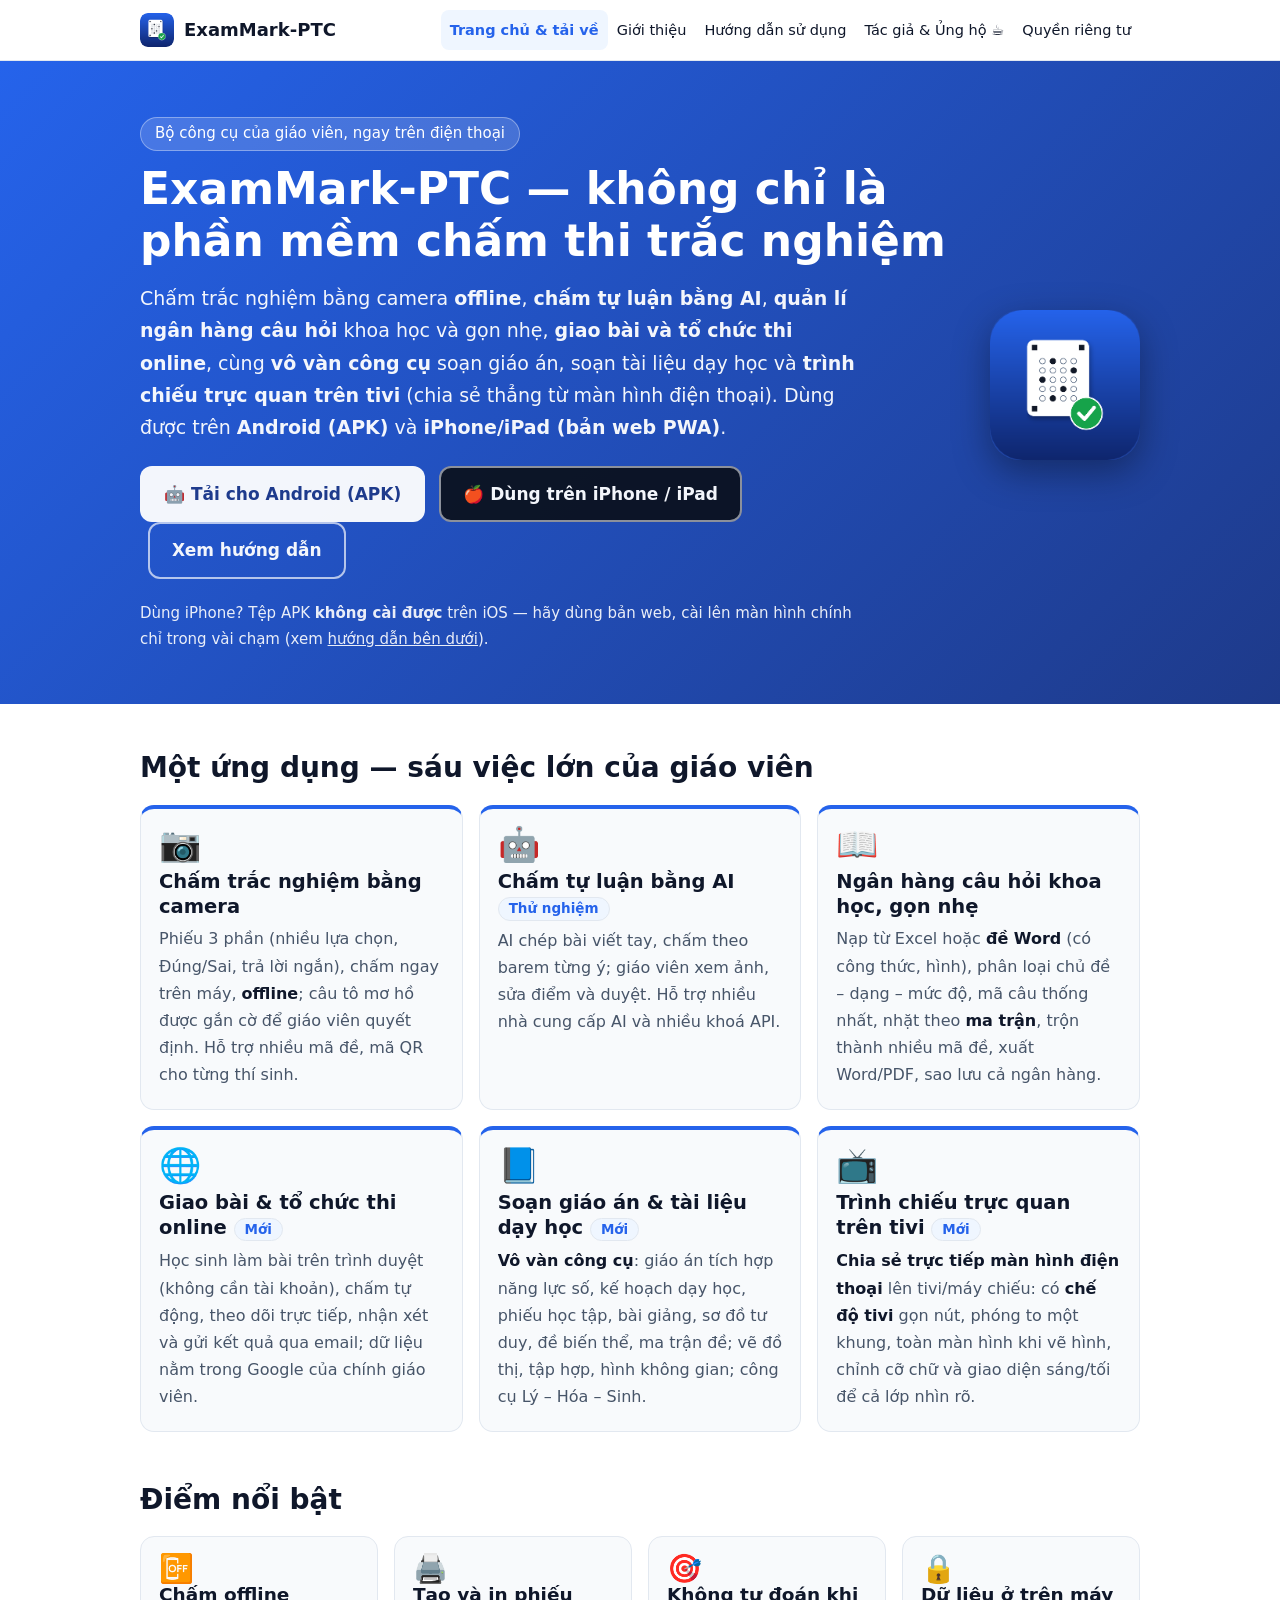
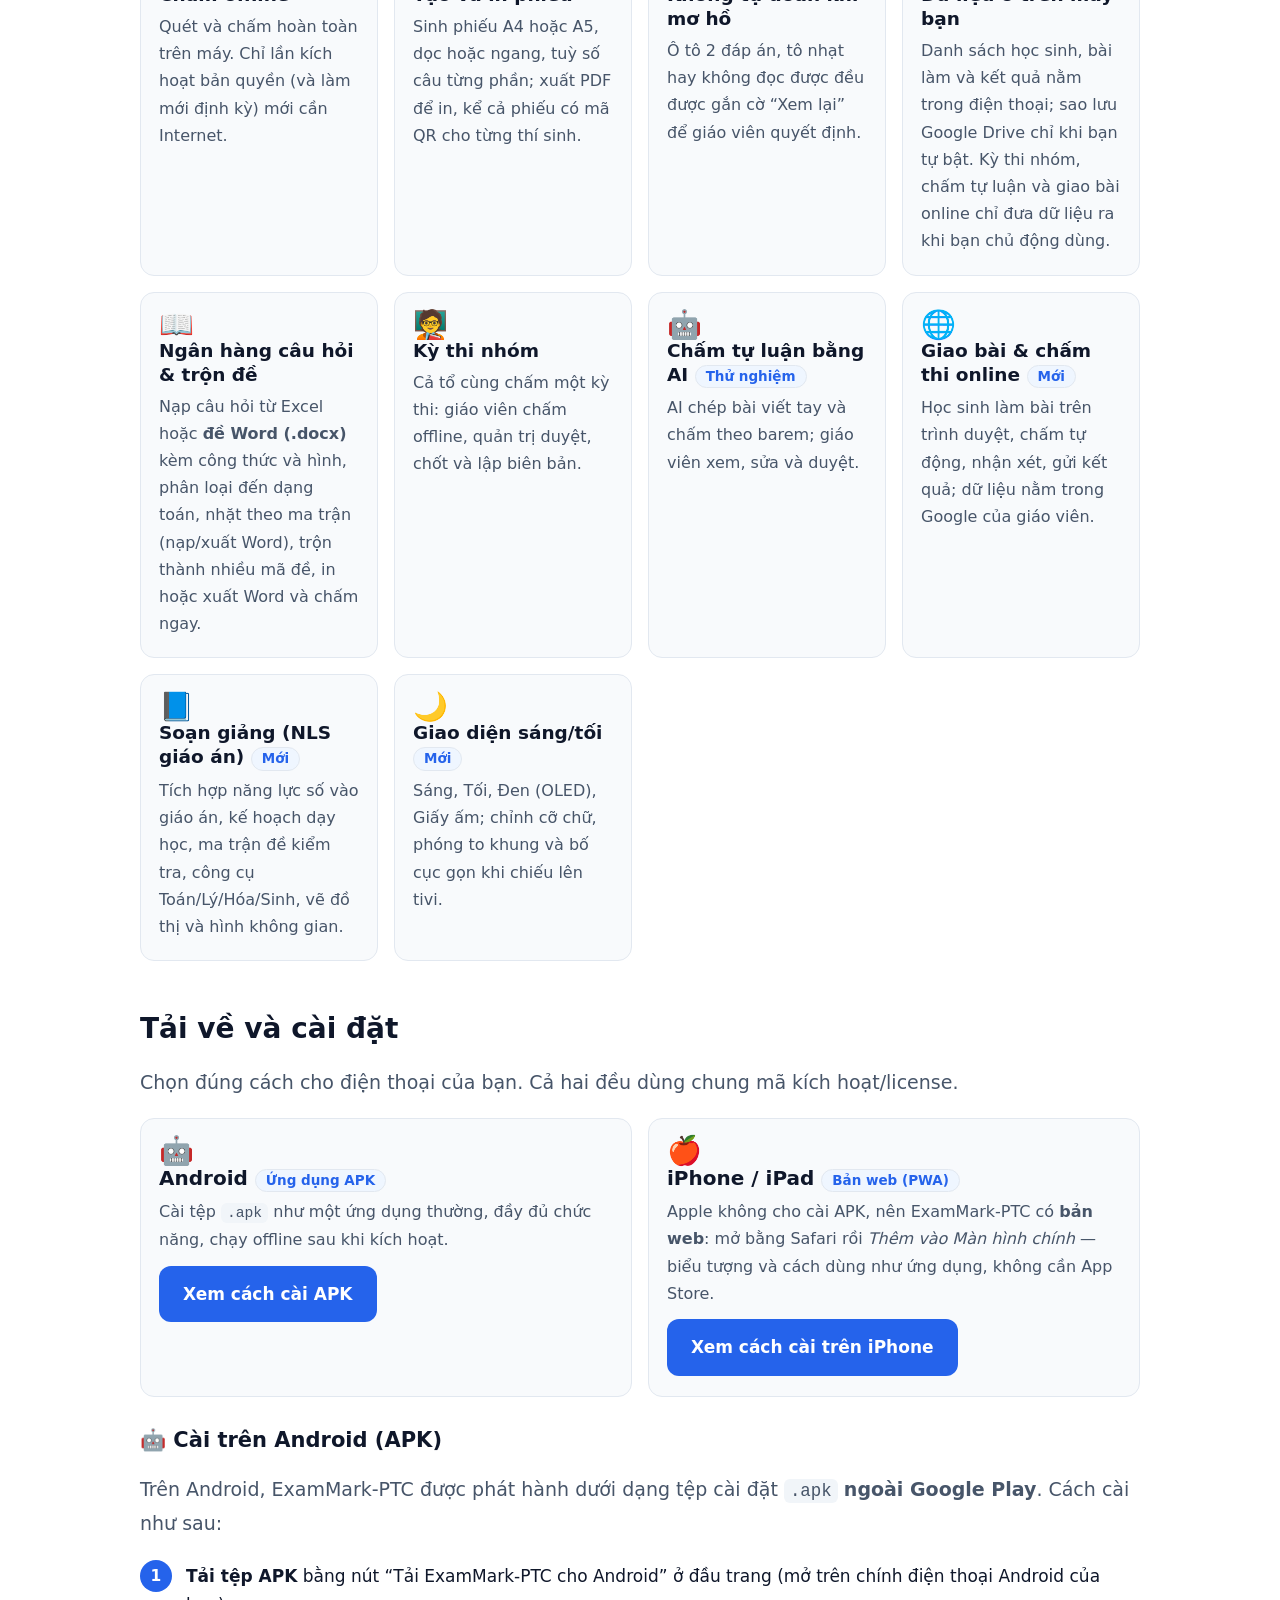
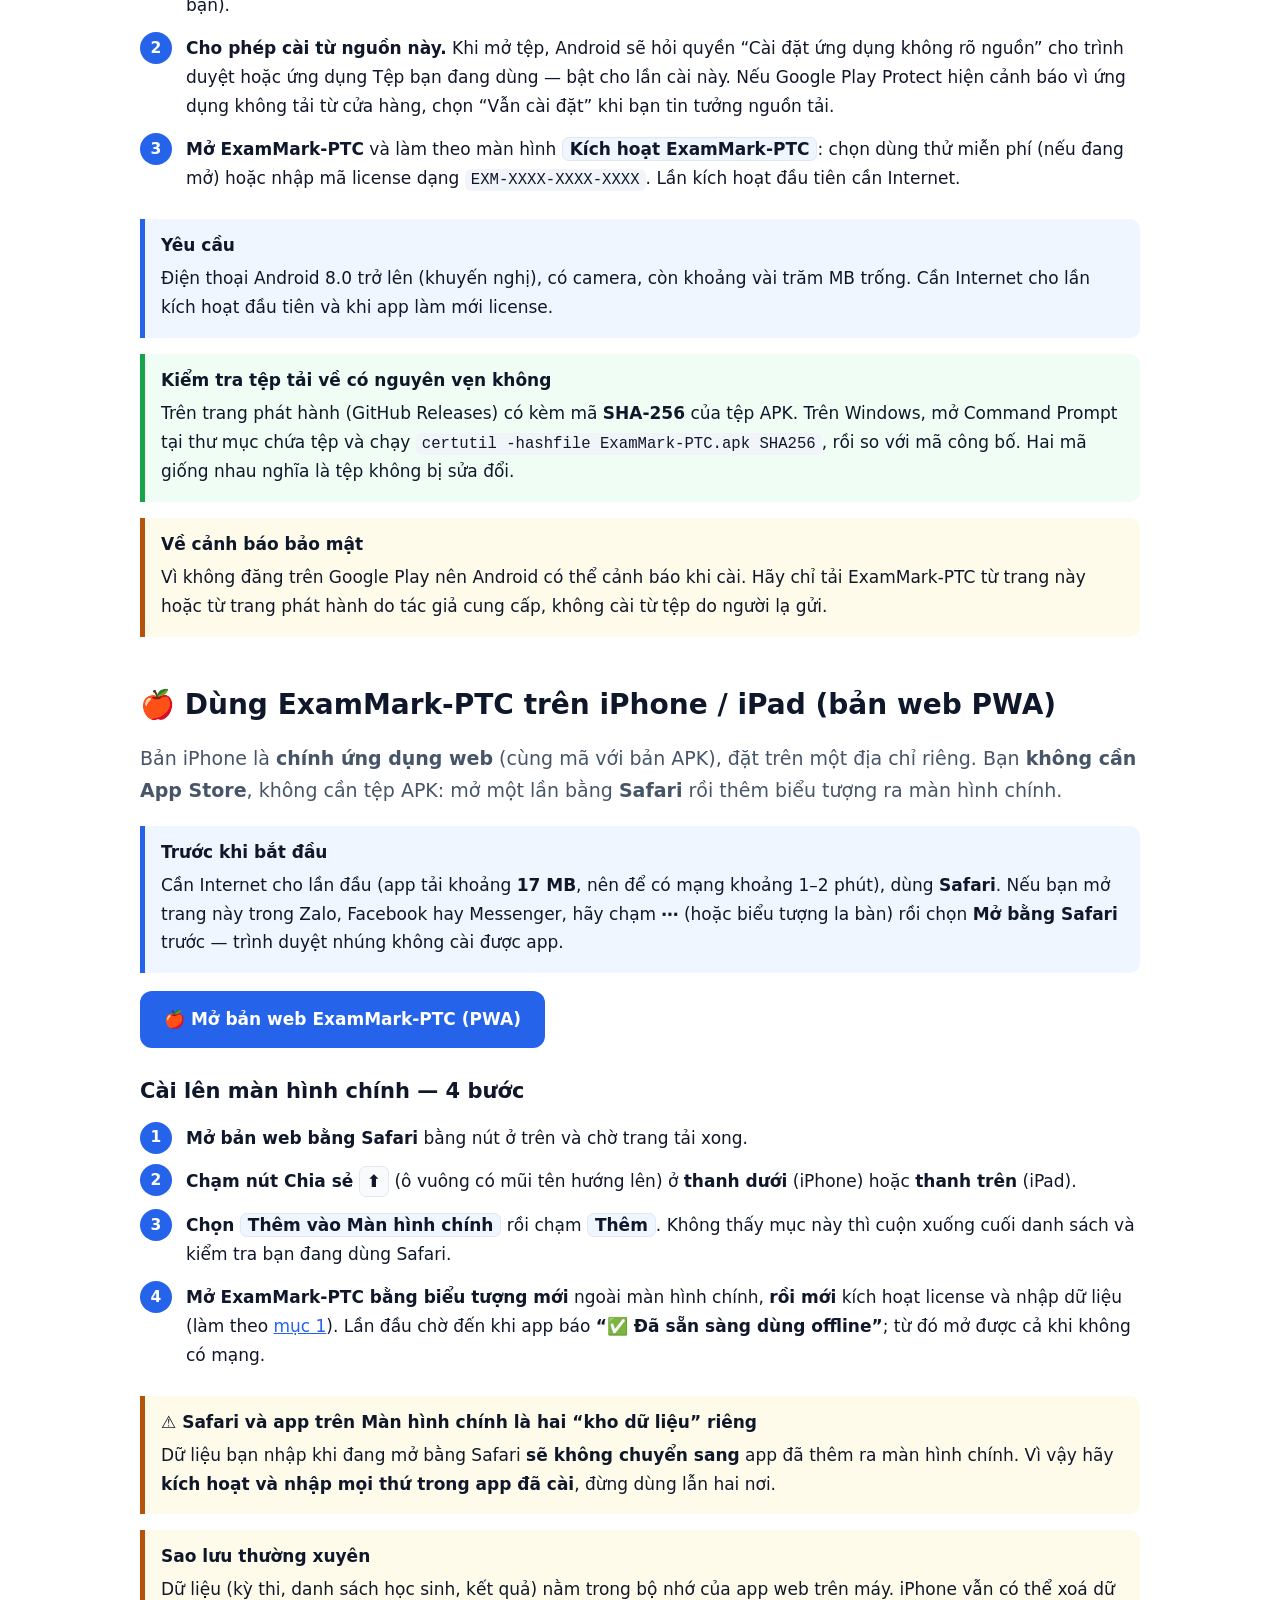
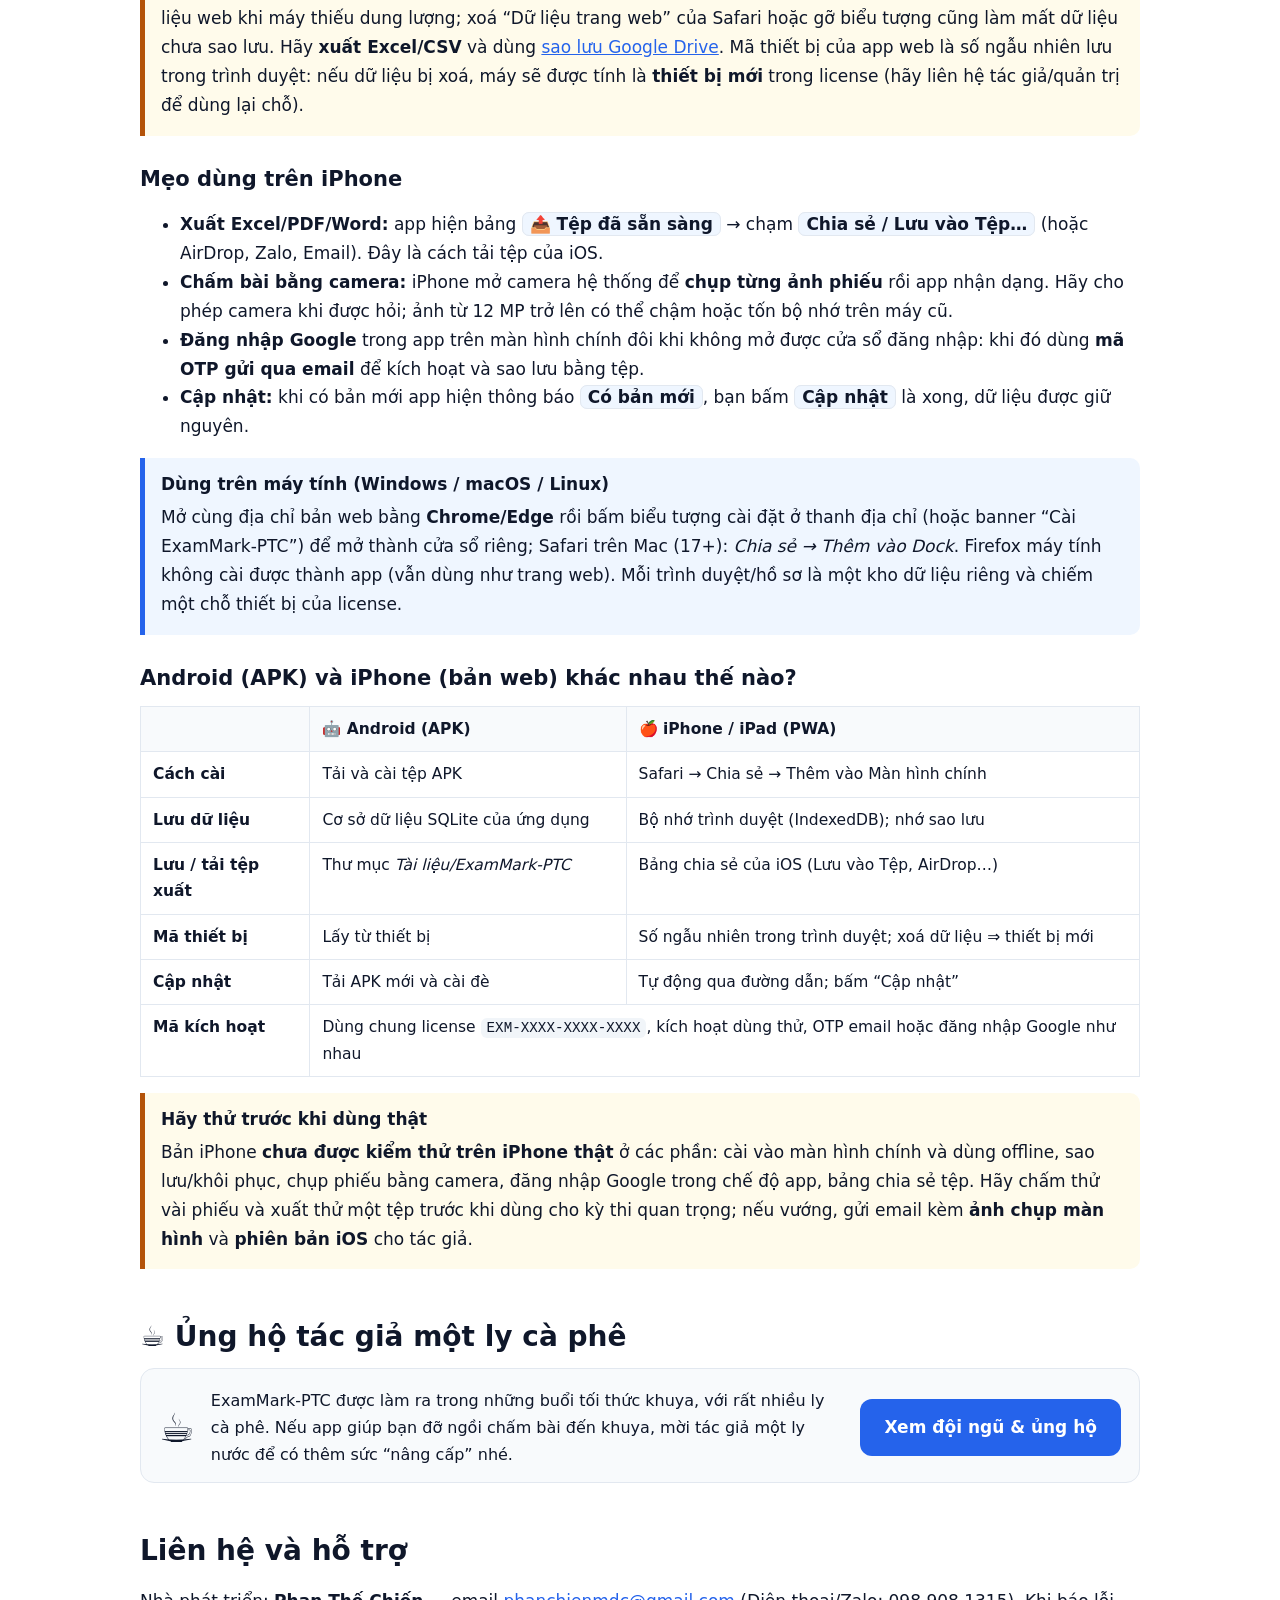
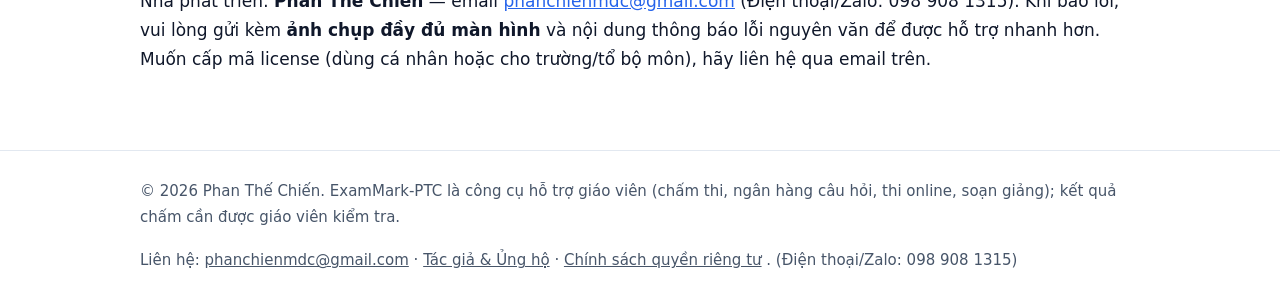
==== commit 20e4517e: "Add files via upload" ====
--- a/index.html
+++ b/index.html
@@ -141,5 +141,6 @@
 }catch(e){}
 })();
 </script>
+<script src="assets/nav-tools.js" defer></script>
 </body>
 </html>
--- a/assets/style.css
+++ b/assets/style.css
@@ -0,0 +1,94 @@
+/* ExamMark — trang giới thiệu & hướng dẫn. Tĩnh, không cần JS (chỉ 1 dòng onerror cho ảnh chụp màn hình). */
+:root{--bg:#fff;--ink:#0f172a;--muted:#475569;--line:#e2e8f0;--card:#f8fafc;--brand:#2563eb;--brand-d:#1e3a8a;--ok:#16a34a;--warn:#b45309;--warn-bg:#fffbeb;--bad:#dc2626;--note-bg:#eff6ff;--tip-bg:#f0fdf4;--code:#f1f5f9}
+@media (prefers-color-scheme:dark){:root{--bg:#0b1220;--ink:#e5e7eb;--muted:#94a3b8;--line:#1f2a44;--card:#111a2e;--brand:#60a5fa;--brand-d:#bfdbfe;--warn:#fbbf24;--warn-bg:#2a2108;--note-bg:#0f1b36;--tip-bg:#0d2418;--code:#16213a}img.sheet,.fig img{background:#fff}}
+*{box-sizing:border-box}html{scroll-behavior:smooth;scroll-padding-top:76px}
+body{margin:0;background:var(--bg);color:var(--ink);font:17px/1.7 system-ui,-apple-system,"Segoe UI",Roboto,"Helvetica Neue",Arial,sans-serif;-webkit-text-size-adjust:100%}
+a{color:var(--brand)}a:hover{text-decoration:none}
+img{max-width:100%;height:auto}
+.wrap{max-width:1040px;margin:0 auto;padding:0 20px}
+header.top{position:sticky;top:0;z-index:20;background:color-mix(in srgb,var(--bg) 92%,transparent);backdrop-filter:blur(8px);border-bottom:1px solid var(--line)}
+header.top .wrap{display:flex;align-items:center;gap:18px;min-height:60px;flex-wrap:wrap}
+.brand{display:flex;align-items:center;gap:10px;font-weight:800;font-size:19px;color:var(--ink);text-decoration:none}
+.brand img{width:34px;height:34px;border-radius:8px}
+nav.main{margin-left:auto;display:flex;gap:4px;flex-wrap:wrap}
+nav.main a{padding:8px 12px;border-radius:8px;color:var(--ink);text-decoration:none;font-size:15.5px}
+nav.main a:hover{background:var(--card)}nav.main a[aria-current="page"]{background:var(--note-bg);color:var(--brand);font-weight:700}
+.hero{background:linear-gradient(135deg,#2563eb 0%,#1e3a8a 100%);color:#fff;padding:56px 0 52px}
+.hero h1{font-size:clamp(28px,5vw,44px);line-height:1.2;margin:0 0 14px}
+.hero p{font-size:19px;max-width:720px;margin:0 0 22px;opacity:.95}
+.hero .row{display:flex;gap:28px;align-items:center;flex-wrap:wrap}.hero .row>div:first-child{flex:1 1 440px}
+.hero img.logo{width:150px;height:150px;border-radius:30px;box-shadow:0 12px 36px rgba(0,0,0,.35)}
+.btn{display:inline-block;padding:12px 22px;border-radius:12px;font-weight:700;text-decoration:none;border:2px solid transparent;font-size:17px}
+.btn-primary{background:#fff;color:#1e3a8a}.btn-primary:hover{background:#e0e7ff}
+.btn-ghost{border-color:rgba(255,255,255,.7);color:#fff;margin-left:8px}.btn-ghost:hover{background:rgba(255,255,255,.12)}
+.btn-solid{background:var(--brand);color:#fff}.btn-solid:hover{filter:brightness(1.1)}
+main{padding:34px 0 60px}
+h1,h2,h3,h4{line-height:1.3}h2{font-size:28px;margin:44px 0 12px;padding-top:6px}h3{font-size:21px;margin:30px 0 8px}h4{font-size:17.5px;margin:20px 0 6px}
+h2 .n{display:inline-grid;place-items:center;width:34px;height:34px;border-radius:50%;background:var(--brand);color:#fff;font-size:17px;margin-right:10px;vertical-align:2px}
+.lead{font-size:19px;color:var(--muted)}
+.grid{display:grid;gap:16px;grid-template-columns:repeat(auto-fit,minmax(230px,1fr));margin:18px 0}
+.card{background:var(--card);border:1px solid var(--line);border-radius:14px;padding:18px 18px 14px}.card h3,.card h4{margin:0 0 6px;font-size:18.5px}.card p{margin:6px 0;color:var(--muted);font-size:16px}
+.card .ic{font-size:28px;line-height:1}
+.callout{border-left:5px solid var(--brand);background:var(--note-bg);padding:12px 16px;border-radius:0 10px 10px 0;margin:16px 0}.callout p{margin:4px 0}.callout.warn{border-color:var(--warn);background:var(--warn-bg)}.callout.tip{border-color:var(--ok);background:var(--tip-bg)}
+.callout b.t{display:block;margin-bottom:2px}
+table.tbl{border-collapse:collapse;width:100%;margin:14px 0;font-size:15.5px;display:block;overflow-x:auto}
+.tbl th,.tbl td{border:1px solid var(--line);padding:9px 12px;text-align:left;vertical-align:top}.tbl th{background:var(--card)}
+code,kbd{background:var(--code);padding:2px 6px;border-radius:6px;font-size:.92em;font-family:ui-monospace,Consolas,Menlo,monospace}
+pre{background:var(--code);padding:12px 14px;border-radius:10px;overflow-x:auto;font-size:14.5px}pre code{background:none;padding:0}
+.ui{font-weight:700;background:var(--note-bg);border:1px solid var(--line);padding:1px 7px;border-radius:7px;-webkit-box-decoration-break:clone;box-decoration-break:clone}
+ol.steps{list-style:none;counter-reset:s;padding:0;margin:14px 0}ol.steps>li{counter-increment:s;position:relative;padding:4px 0 10px 46px}
+ol.steps>li::before{content:counter(s);position:absolute;left:0;top:2px;width:32px;height:32px;border-radius:50%;background:var(--brand);color:#fff;display:grid;place-items:center;font-weight:700;font-size:15.5px}
+figure{margin:20px 0}figure img,figure svg{display:block;margin:0 auto;border-radius:10px;border:1px solid var(--line)}figcaption{font-size:14.5px;color:var(--muted);text-align:center;margin-top:8px}
+.shot .ph-box{display:none}.shot.missing img{display:none}
+.shot.missing .ph-box{display:flex;flex-direction:column;gap:4px;align-items:center;justify-content:center;text-align:center;min-height:170px;border:2px dashed var(--line);border-radius:12px;background:var(--card);color:var(--muted);padding:16px;font-size:15px}
+.shot.missing .ph-box b{color:var(--ink)}.shot.missing .ph-box code{font-size:13.5px}
+.two{display:grid;gap:18px;grid-template-columns:repeat(auto-fit,minmax(300px,1fr));align-items:start}
+.layout>article{min-width:0}.layout{display:grid;grid-template-columns:240px minmax(0,1fr);gap:34px;align-items:start}
+nav.toc{position:sticky;top:76px;max-height:calc(100vh - 96px);overflow:auto;font-size:14.5px;border-right:1px solid var(--line);padding-right:14px}
+nav.toc b{display:block;margin-bottom:6px}nav.toc a{display:block;padding:4px 8px;border-radius:6px;color:var(--muted);text-decoration:none;line-height:1.35}nav.toc a:hover{background:var(--card);color:var(--ink)}
+@media (max-width:900px){.layout{grid-template-columns:minmax(0,1fr)}nav.toc{position:static;border:1px solid var(--line);border-radius:12px;padding:10px;max-height:none}}
+.pill{display:inline-block;padding:2px 10px;border-radius:999px;font-size:13.5px;font-weight:700;background:var(--note-bg);color:var(--brand);border:1px solid var(--line)}
+details{border:1px solid var(--line);border-radius:12px;padding:10px 16px;margin:10px 0;background:var(--card)}summary{cursor:pointer;font-weight:700}
+footer.bot{border-top:1px solid var(--line);padding:28px 0;color:var(--muted);font-size:15px}footer.bot .wrap{display:flex;gap:18px;flex-wrap:wrap;justify-content:space-between}footer.bot a{color:var(--muted)}
+@media print{header.top,nav.toc,.hero .btn,footer.bot{display:none}body{font-size:12pt}a{color:inherit}.layout{display:block}}
+@media (max-width:700px){header.top{position:static}html{scroll-padding-top:12px}header.top .wrap{gap:6px;padding-top:8px;padding-bottom:4px}nav.main{margin-left:0;width:100%;flex-wrap:nowrap;overflow-x:auto;-webkit-overflow-scrolling:touch}nav.main a{white-space:nowrap;font-size:15px;padding:7px 10px}.hero{padding:34px 0}.hero img.logo{width:96px;height:96px;border-radius:22px}.btn-ghost{margin:10px 0 0}h2{font-size:24px}}
+h2 .pill{vertical-align:middle;margin-left:10px}
+
+/* ---- Thiết bị (Android / iPhone) & thông báo nền tảng ---- */
+.dev{display:grid;gap:16px;grid-template-columns:repeat(auto-fit,minmax(300px,1fr));margin:18px 0}
+.dev .card h3{font-size:20px}
+.dev .tag{display:inline-block;margin-left:8px;font-size:12.5px;font-weight:700;padding:1px 9px;border-radius:999px;background:var(--brand);color:#fff;vertical-align:middle}
+.dev .card.you{outline:3px solid var(--brand);outline-offset:2px}
+.dev .btn{margin-top:6px}
+.hero .btn-ios{background:#0b1220;color:#fff;border-color:rgba(255,255,255,.55);margin-left:8px}.hero .btn-ios:hover{background:#111c33}
+.hero .note{font-size:15px;opacity:.9;margin:6px 0 0}
+#plat-banner{display:none;border-radius:12px;padding:12px 16px;margin:0 0 18px;font-size:16px;border:1px solid var(--line);background:var(--note-bg)}
+#plat-banner.show{display:block}#plat-banner.ios{border-left:5px solid var(--brand)}#plat-banner.android{border-left:5px solid var(--ok);background:var(--tip-bg)}#plat-banner.warn{border-left:5px solid var(--warn);background:var(--warn-bg)}
+#plat-banner b.t{display:block;margin-bottom:2px}#plat-banner a{font-weight:700}
+.sharekey{display:inline-block;border:1px solid var(--line);background:var(--card);border-radius:7px;padding:0 7px;font-weight:700}
+/* ---- Trang Tác giả & Ủng hộ ---- */
+.hero.slim{padding:44px 0 40px}.hero.slim p{margin-bottom:0}
+.author{display:flex;gap:18px;align-items:flex-start;flex-wrap:wrap}
+.author .av{width:84px;height:84px;border-radius:50%;background:linear-gradient(135deg,#2563eb,#1e3a8a);color:#fff;display:grid;place-items:center;font-size:34px;font-weight:800;flex:none}
+.author .info{flex:1 1 280px}.author h3{margin:0 0 2px;font-size:22px}.author .role{color:var(--muted);margin:0 0 8px;font-size:15.5px}
+.tiers{display:grid;gap:14px;grid-template-columns:repeat(auto-fit,minmax(165px,1fr));margin:18px 0}
+.tier{background:var(--card);border:1px solid var(--line);border-radius:14px;padding:16px;text-align:center}
+.tier .ic{font-size:34px;line-height:1.1}.tier h4{margin:6px 0 2px;font-size:18px}.tier .amt{font-weight:800;color:var(--brand);font-size:19px}.tier p{margin:6px 0 0;color:var(--muted);font-size:15px}
+.tier.hot{border:2px solid var(--brand);position:relative}.tier.hot::after{content:"Được chọn nhiều";position:absolute;top:-11px;left:50%;transform:translateX(-50%);background:var(--brand);color:#fff;font-size:12px;font-weight:700;padding:1px 10px;border-radius:999px;white-space:nowrap}
+.donate{display:grid;gap:22px;grid-template-columns:minmax(220px,300px) minmax(0,1fr);align-items:center;background:var(--card);border:1px solid var(--line);border-radius:16px;padding:20px;margin:18px 0}
+.donate .qr{text-align:center}.donate .qr img{width:100%;max-width:280px;border-radius:12px;border:1px solid var(--line);background:#fff}
+.donate .qr .ph{display:none}.donate .qr.missing img{display:none}
+.donate .qr.missing .ph{display:flex;align-items:center;justify-content:center;text-align:center;min-height:220px;border:2px dashed var(--line);border-radius:12px;color:var(--muted);padding:14px;font-size:15px}
+.donate dl{margin:0}.donate dt{font-size:13.5px;color:var(--muted);text-transform:uppercase;letter-spacing:.04em;margin-top:10px}.donate dd{margin:2px 0 0;font-weight:700;font-size:18px;word-break:break-word}
+@media (max-width:700px){.donate{grid-template-columns:minmax(0,1fr)}.hero .btn-ios{margin:10px 0 0}}
+.uses{list-style:none;padding:0;margin:12px 0}.uses li{padding:8px 0 8px 38px;position:relative;border-bottom:1px dashed var(--line)}.uses li::before{content:attr(data-i);position:absolute;left:4px;top:6px;font-size:22px}
+
+/* ---- 6 trụ cột chức năng ---- */
+.pillars{display:grid;gap:16px;grid-template-columns:repeat(auto-fit,minmax(290px,1fr));margin:18px 0}
+.pillar{background:var(--card);border:1px solid var(--line);border-top:4px solid var(--brand);border-radius:14px;padding:18px 18px 14px}
+.pillar .ic{font-size:34px;line-height:1}.pillar h3{margin:8px 0 6px;font-size:19.5px}.pillar p{margin:6px 0;color:var(--muted);font-size:16px}.pillar p b{color:var(--ink)}
+.hero .tagline{display:inline-block;background:rgba(255,255,255,.16);border:1px solid rgba(255,255,255,.35);border-radius:999px;padding:3px 14px;font-size:15px;margin:0 0 12px}
+.tv-steps{margin:10px 0}
+
+/* menu gọn hơn để vừa một hàng với tên ExamMark-PTC */
+@media (min-width:701px){header.top .wrap{gap:10px}nav.main{gap:0}nav.main a{padding:8px 9px;font-size:14.5px;white-space:nowrap}.brand{font-size:18px}}
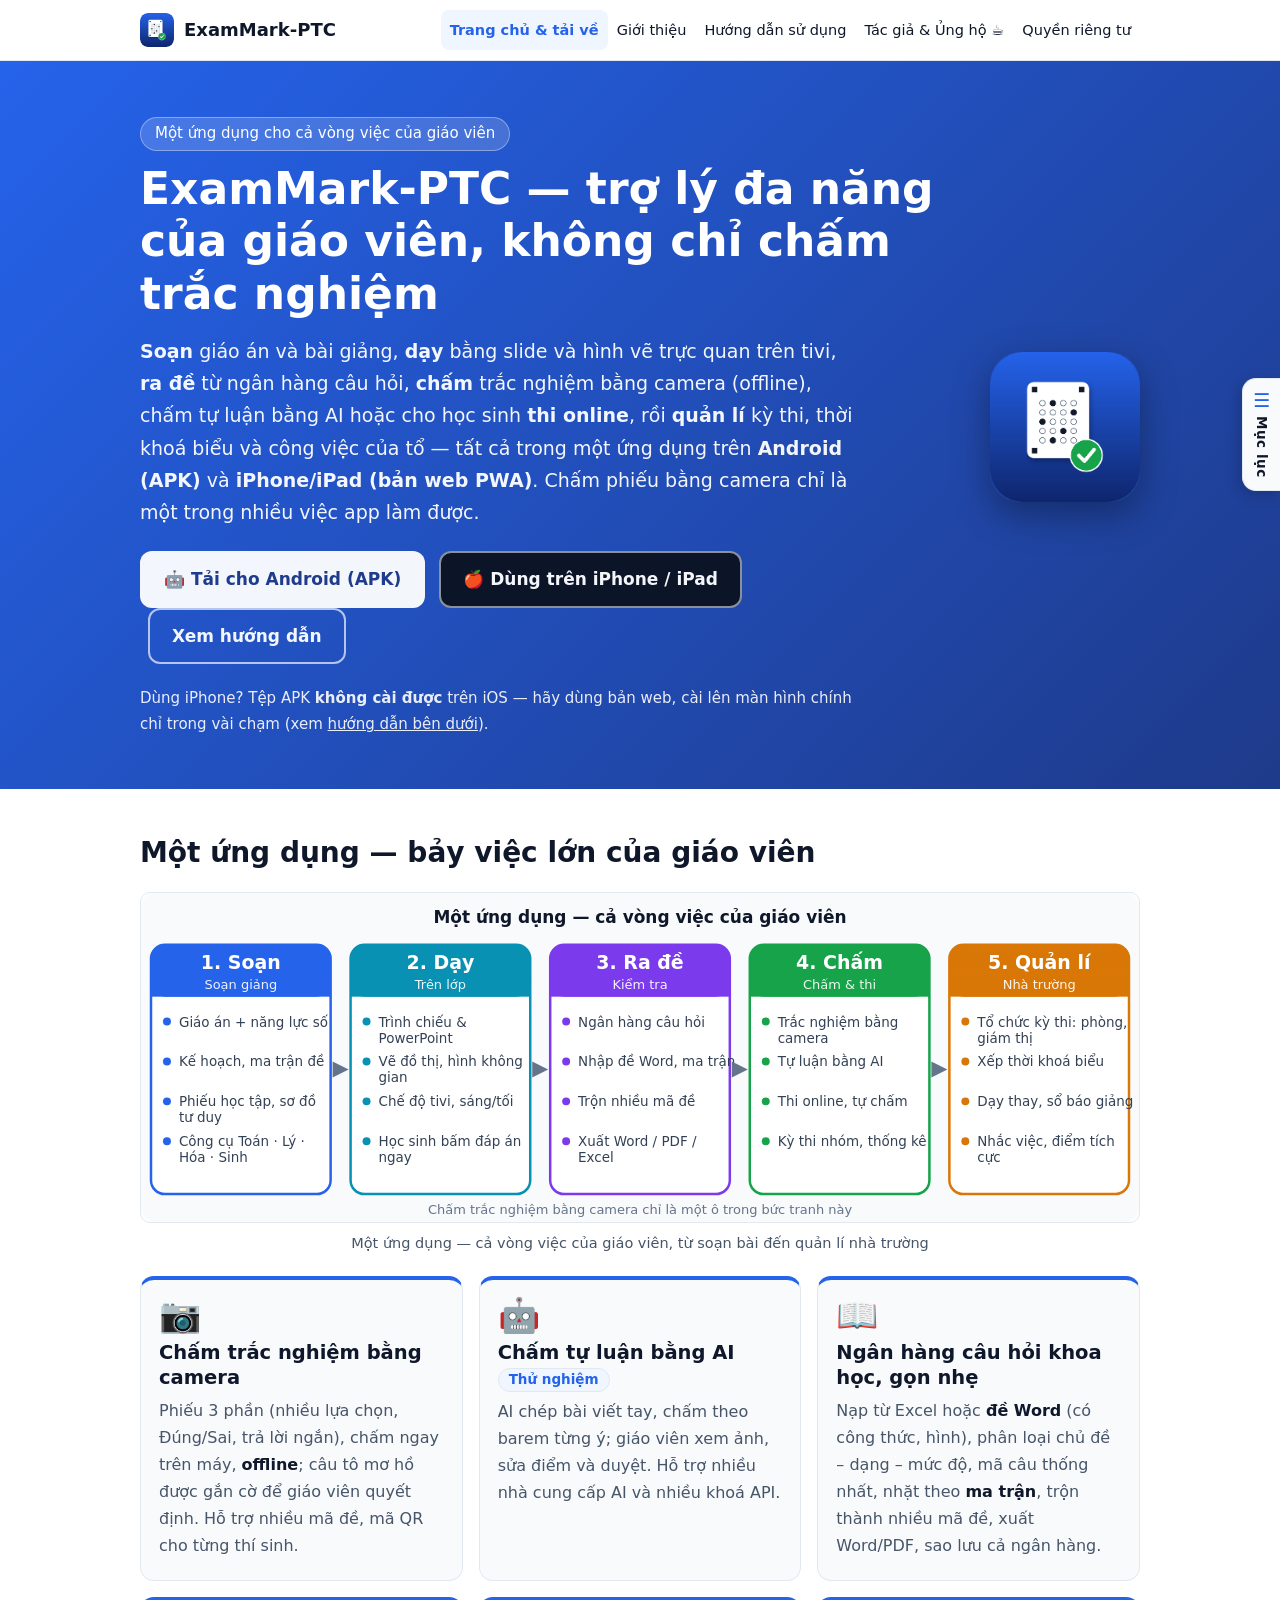
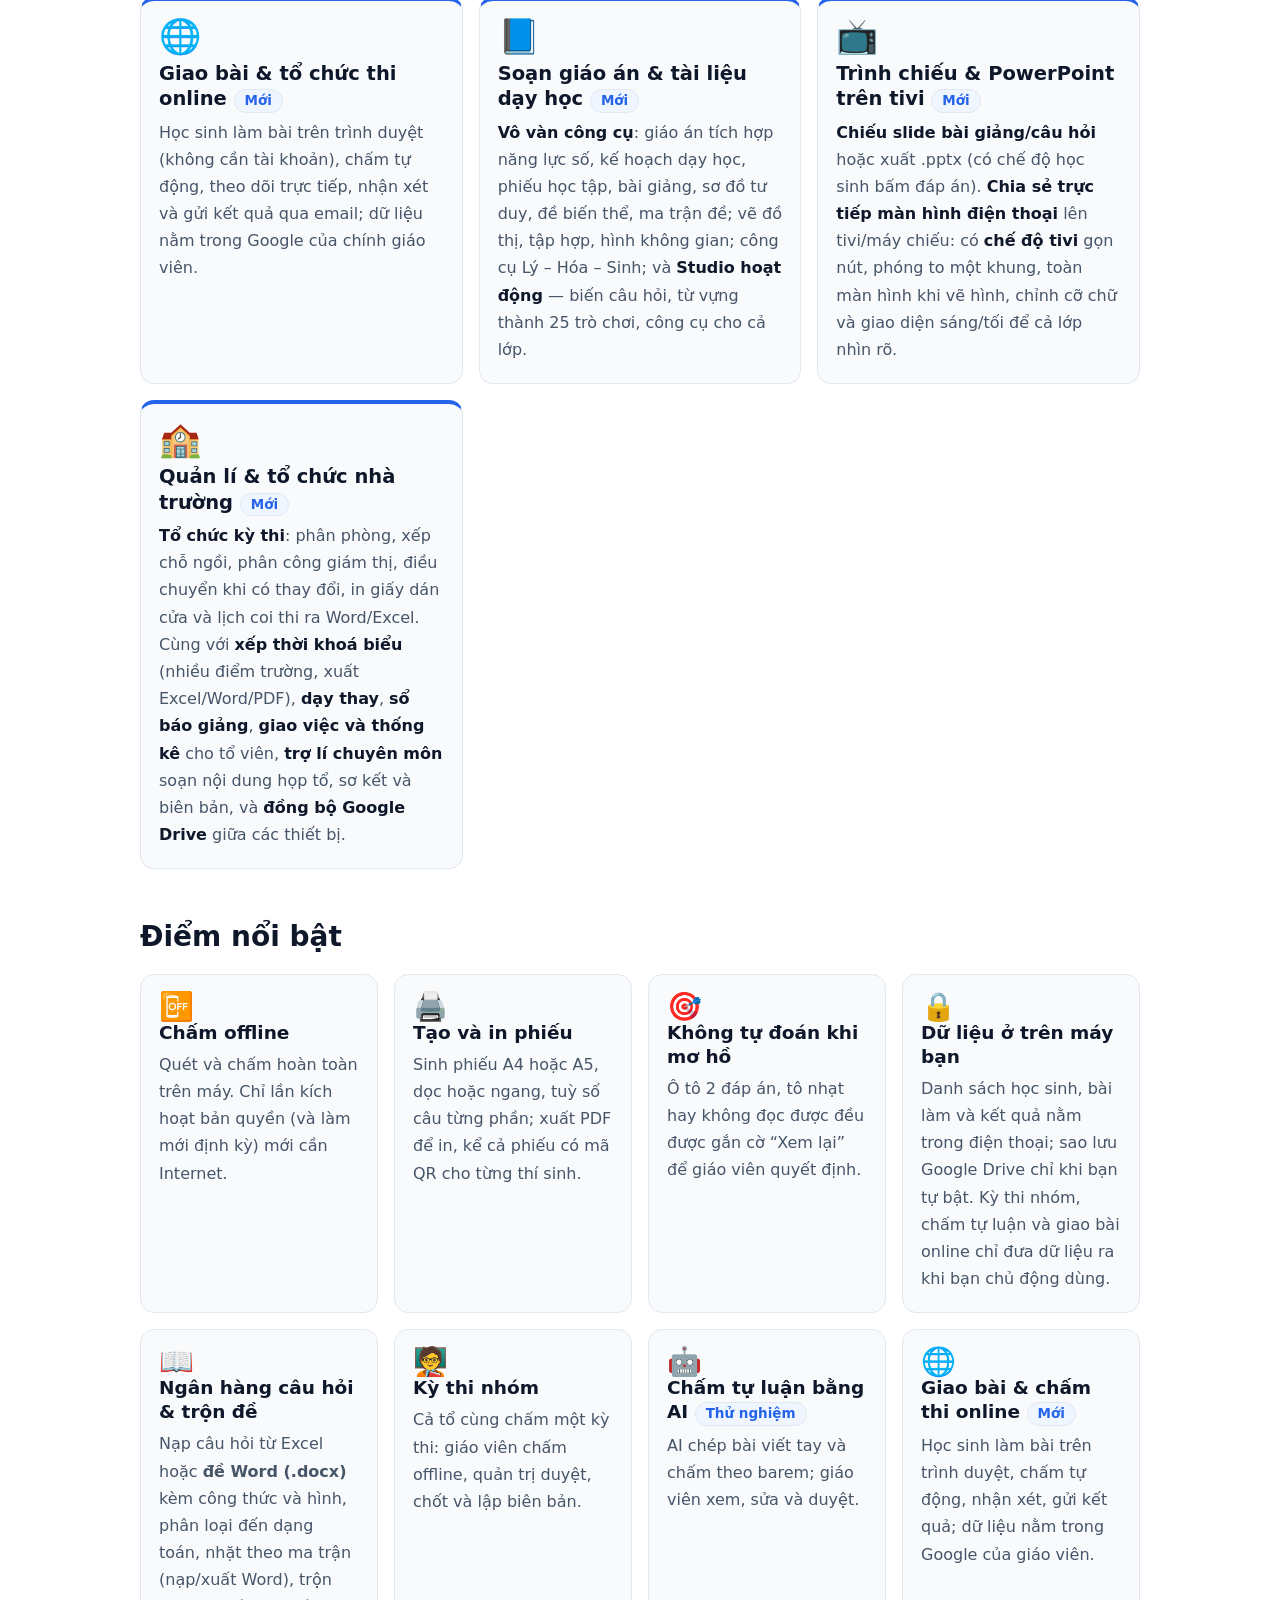
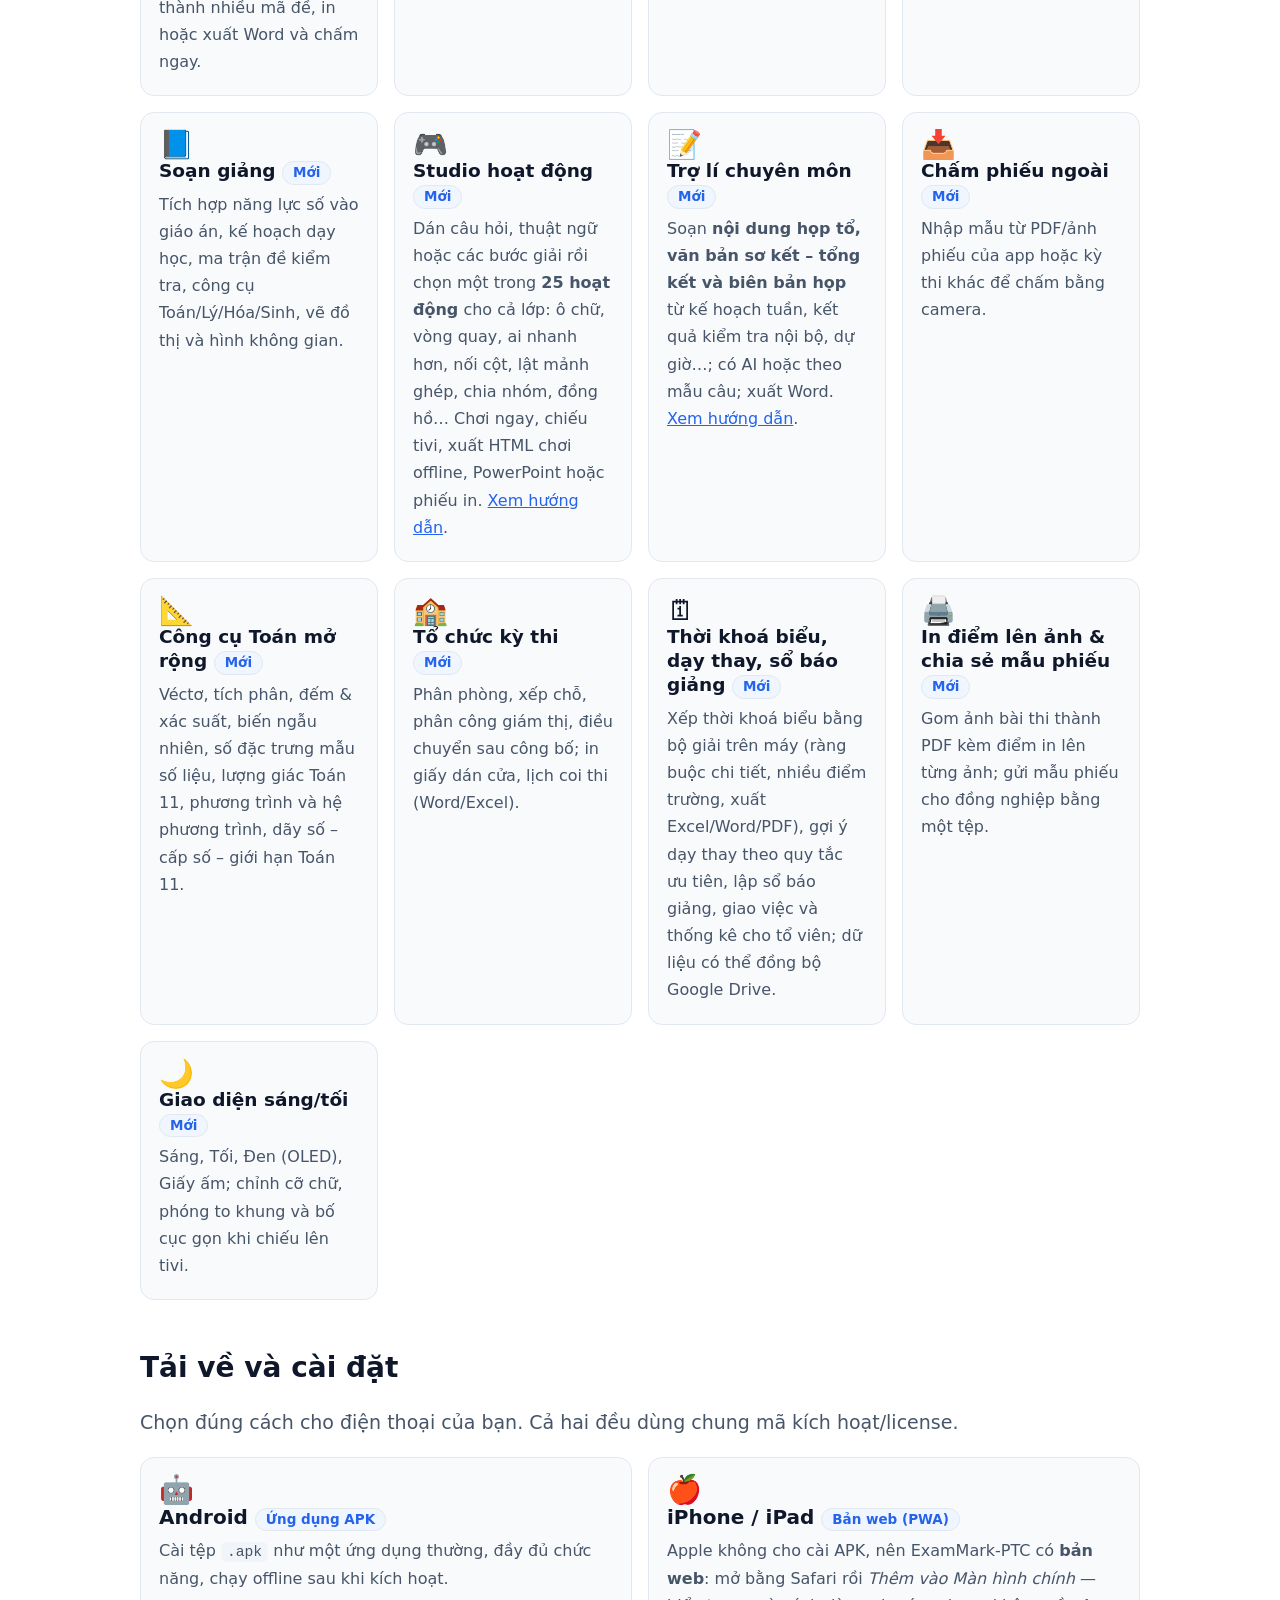
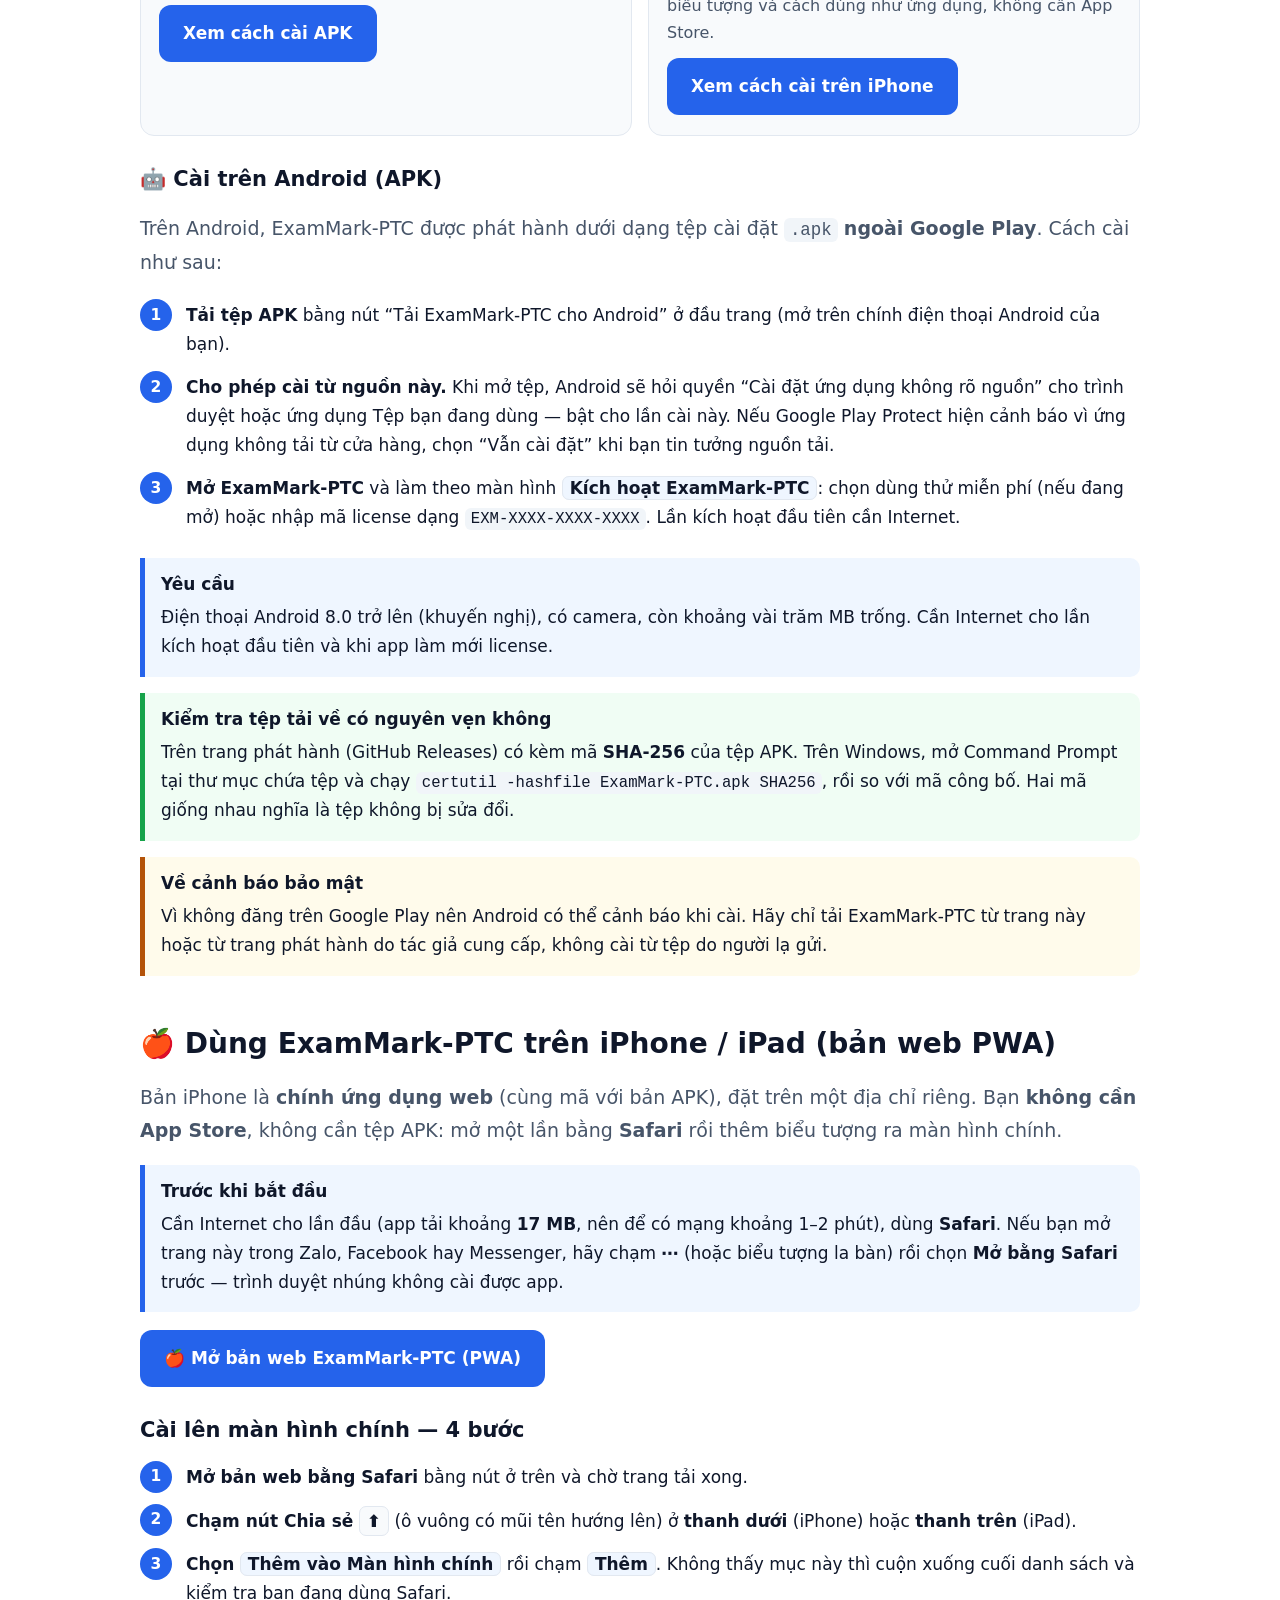
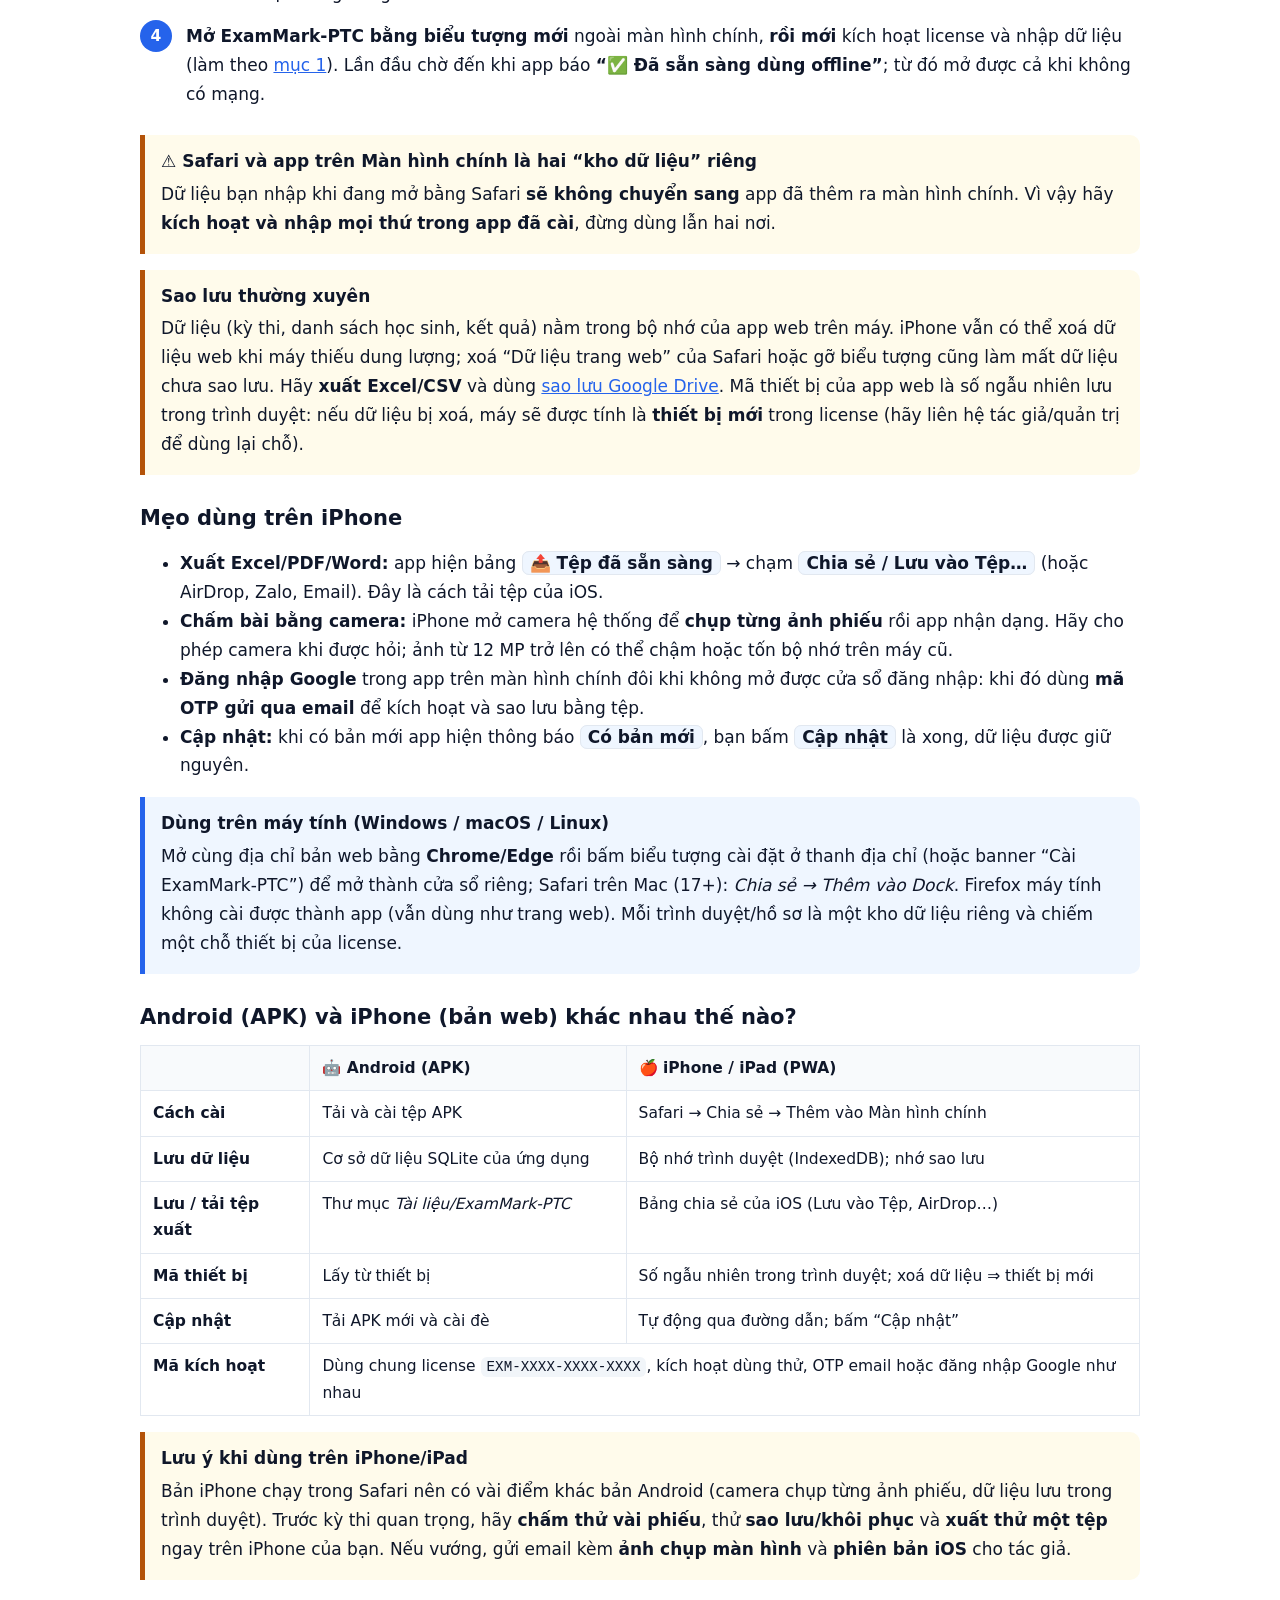
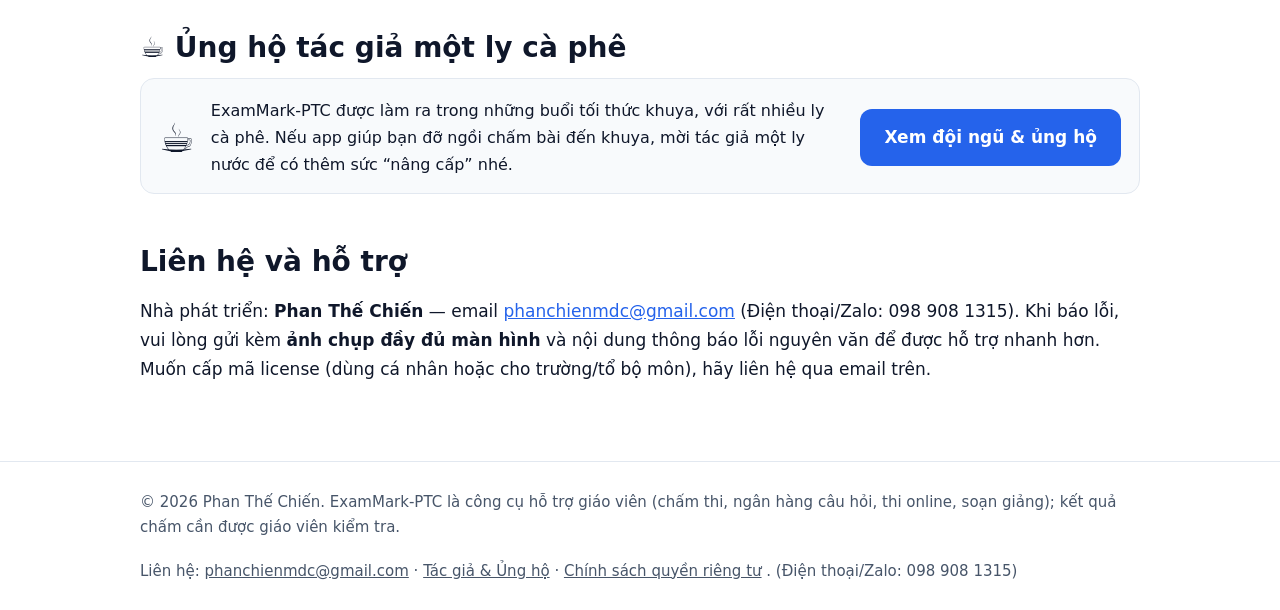
==== commit 89bb42ea: "Add files via upload" ====
--- a/index.html
+++ b/index.html
@@ -3,8 +3,8 @@
 <head>
 <meta charset="utf-8">
 <meta name="viewport" content="width=device-width,initial-scale=1">
-<title>ExamMark-PTC — Chấm thi, ngân hàng câu hỏi, thi online &amp; soạn giảng trên điện thoại</title>
-<meta name="description" content="ExamMark-PTC không chỉ chấm thi trắc nghiệm bằng camera: còn chấm tự luận bằng AI, quản lí ngân hàng câu hỏi khoa học và gọn nhẹ, giao bài và tổ chức thi online, cùng vô vàn công cụ soạn giáo án, tài liệu dạy học và trình chiếu trực quan lên tivi. Android (APK) và iPhone/iPad (PWA).">
+<title>ExamMark-PTC — Trợ lý đa năng của giáo viên: soạn giảng, ra đề, chấm thi, thi online, quản lí nhà trường</title>
+<meta name="description" content="ExamMark-PTC là bộ công cụ đa năng của giáo viên ngay trên điện thoại: soạn giáo án và bài giảng, vẽ đồ thị – hình không gian, trình chiếu lên tivi, ngân hàng câu hỏi và trộn đề, chấm trắc nghiệm bằng camera, chấm tự luận bằng AI (Camera), giao bài và thi online, tổ chức kỳ thi, xếp thời khoá biểu, dạy thay. Android (APK) và iPhone/iPad (PWA)."">
 <meta name="theme-color" content="#2563eb">
 <link rel="icon" type="image/png" href="assets/img/favicon-64.png">
 <link rel="stylesheet" href="assets/style.css">
@@ -16,12 +16,11 @@
 </div></header>
 <section class="hero"><div class="wrap"><div class="row">
 <div>
-<span class="tagline">Bộ công cụ của giáo viên, ngay trên điện thoại</span>
-<h1>ExamMark-PTC — không chỉ là phần mềm chấm thi trắc nghiệm</h1>
-<p>Chấm trắc nghiệm bằng camera <b>offline</b>, <b>chấm tự luận bằng AI</b>, <b>quản lí ngân hàng câu hỏi</b> khoa học và gọn nhẹ, <b>giao bài và tổ chức thi online</b>, cùng <b>vô vàn công cụ</b> soạn giáo án, soạn tài liệu dạy học và <b>trình chiếu trực quan trên tivi</b> (chia sẻ thẳng từ màn hình điện thoại). Dùng được trên <b>Android (APK)</b> và <b>iPhone/iPad (bản web PWA)</b>.</p>
+<span class="tagline">Một ứng dụng cho cả vòng việc của giáo viên</span>
+<h1>ExamMark-PTC — trợ lý đa năng của giáo viên, không chỉ chấm trắc nghiệm</h1>
+<p><b>Soạn</b> giáo án và bài giảng, <b>dạy</b> bằng slide và hình vẽ trực quan trên tivi, <b>ra đề</b> từ ngân hàng câu hỏi, <b>chấm</b> trắc nghiệm bằng camera (offline), chấm tự luận bằng AI hoặc cho học sinh <b>thi online</b>, rồi <b>quản lí</b> kỳ thi, thời khoá biểu và công việc của tổ — tất cả trong một ứng dụng trên <b>Android (APK)</b> và <b>iPhone/iPad (bản web PWA)</b>. Chấm phiếu bằng camera chỉ là một trong nhiều việc app làm được.</p>
 <p>
-<!-- TODO: thay TEN-TAI-KHOAN/ten-repo bằng địa chỉ GitHub Releases thật của bạn -->
-<a class="btn btn-primary" href="https://github.com/TEN-TAI-KHOAN/ten-repo/releases/latest">🤖 Tải cho Android (APK)</a>
+<a class="btn btn-primary" href="https://github.com/exammark/ExamMarkPTC/releases/download/v1.0.0/ExamMark-PTC-v1.0.0.apk">🤖 Tải cho Android (APK)</a>
 <a class="btn btn-ios" href="#iphone">🍎 Dùng trên iPhone / iPad</a>
 <a class="btn btn-ghost" href="huong-dan.html">Xem hướng dẫn</a></p>
 <p class="note">Dùng iPhone? Tệp APK <b>không cài được</b> trên iOS — hãy dùng bản web, cài lên màn hình chính chỉ trong vài chạm (xem <a href="#iphone" style="color:#fff">hướng dẫn bên dưới</a>).</p>
@@ -32,14 +31,16 @@
 
 <div id="plat-banner" role="status" aria-live="polite"></div>
 
-<h2 style="margin-top:6px">Một ứng dụng — sáu việc lớn của giáo viên</h2>
+<h2 style="margin-top:6px">Một ứng dụng — bảy việc lớn của giáo viên</h2>
+<figure class="fig"><img src="assets/img/da-nang.svg" alt="ExamMark-PTC phục vụ cả vòng việc của giáo viên: soạn giảng, dạy trên lớp, ra đề, chấm và thi, quản lí nhà trường" width="1000" height="330" loading="lazy"><figcaption>Một ứng dụng — cả vòng việc của giáo viên, từ soạn bài đến quản lí nhà trường</figcaption></figure>
 <div class="pillars">
 <div class="pillar"><div class="ic">📷</div><h3>Chấm trắc nghiệm bằng camera</h3><p>Phiếu 3 phần (nhiều lựa chọn, Đúng/Sai, trả lời ngắn), chấm ngay trên máy, <b>offline</b>; câu tô mơ hồ được gắn cờ để giáo viên quyết định. Hỗ trợ nhiều mã đề, mã QR cho từng thí sinh.</p></div>
 <div class="pillar"><div class="ic">🤖</div><h3>Chấm tự luận bằng AI <span class="pill">Thử nghiệm</span></h3><p>AI chép bài viết tay, chấm theo barem từng ý; giáo viên xem ảnh, sửa điểm và duyệt. Hỗ trợ nhiều nhà cung cấp AI và nhiều khoá API.</p></div>
 <div class="pillar"><div class="ic">📖</div><h3>Ngân hàng câu hỏi khoa học, gọn nhẹ</h3><p>Nạp từ Excel hoặc <b>đề Word</b> (có công thức, hình), phân loại chủ đề – dạng – mức độ, mã câu thống nhất, nhặt theo <b>ma trận</b>, trộn thành nhiều mã đề, xuất Word/PDF, sao lưu cả ngân hàng.</p></div>
 <div class="pillar"><div class="ic">🌐</div><h3>Giao bài &amp; tổ chức thi online <span class="pill">Mới</span></h3><p>Học sinh làm bài trên trình duyệt (không cần tài khoản), chấm tự động, theo dõi trực tiếp, nhận xét và gửi kết quả qua email; dữ liệu nằm trong Google của chính giáo viên.</p></div>
-<div class="pillar"><div class="ic">📘</div><h3>Soạn giáo án &amp; tài liệu dạy học <span class="pill">Mới</span></h3><p><b>Vô vàn công cụ</b>: giáo án tích hợp năng lực số, kế hoạch dạy học, phiếu học tập, bài giảng, sơ đồ tư duy, đề biến thể, ma trận đề; vẽ đồ thị, tập hợp, hình không gian; công cụ Lý – Hóa – Sinh.</p></div>
-<div class="pillar"><div class="ic">📺</div><h3>Trình chiếu trực quan trên tivi <span class="pill">Mới</span></h3><p><b>Chia sẻ trực tiếp màn hình điện thoại</b> lên tivi/máy chiếu: có <b>chế độ tivi</b> gọn nút, phóng to một khung, toàn màn hình khi vẽ hình, chỉnh cỡ chữ và giao diện sáng/tối để cả lớp nhìn rõ.</p></div>
+<div class="pillar"><div class="ic">📘</div><h3>Soạn giáo án &amp; tài liệu dạy học <span class="pill">Mới</span></h3><p><b>Vô vàn công cụ</b>: giáo án tích hợp năng lực số, kế hoạch dạy học, phiếu học tập, bài giảng, sơ đồ tư duy, đề biến thể, ma trận đề; vẽ đồ thị, tập hợp, hình không gian; công cụ Lý – Hóa – Sinh; và <b>Studio hoạt động</b> — biến câu hỏi, từ vựng thành 25 trò chơi, công cụ cho cả lớp.</p></div>
+<div class="pillar"><div class="ic">📺</div><h3>Trình chiếu &amp; PowerPoint trên tivi <span class="pill">Mới</span></h3><p><b>Chiếu slide bài giảng/câu hỏi</b> hoặc xuất .pptx (có chế độ học sinh bấm đáp án). <b>Chia sẻ trực tiếp màn hình điện thoại</b> lên tivi/máy chiếu: có <b>chế độ tivi</b> gọn nút, phóng to một khung, toàn màn hình khi vẽ hình, chỉnh cỡ chữ và giao diện sáng/tối để cả lớp nhìn rõ.</p></div>
+<div class="pillar"><div class="ic">🏫</div><h3>Quản lí &amp; tổ chức nhà trường <span class="pill">Mới</span></h3><p><b>Tổ chức kỳ thi</b>: phân phòng, xếp chỗ ngồi, phân công giám thị, điều chuyển khi có thay đổi, in giấy dán cửa và lịch coi thi ra Word/Excel. Cùng với <b>xếp thời khoá biểu</b> (nhiều điểm trường, xuất Excel/Word/PDF), <b>dạy thay</b>, <b>sổ báo giảng</b>, <b>giao việc và thống kê</b> cho tổ viên, <b>trợ lí chuyên môn</b> soạn nội dung họp tổ, sơ kết và biên bản, và <b>đồng bộ Google Drive</b> giữa các thiết bị.</p></div>
 </div>
 
 <h2>Điểm nổi bật</h2>
@@ -52,7 +53,14 @@
 <div class="card"><div class="ic">🧑‍🏫</div><h3>Kỳ thi nhóm</h3><p>Cả tổ cùng chấm một kỳ thi: giáo viên chấm offline, quản trị duyệt, chốt và lập biên bản.</p></div>
 <div class="card"><div class="ic">🤖</div><h3>Chấm tự luận bằng AI <span class="pill">Thử nghiệm</span></h3><p>AI chép bài viết tay và chấm theo barem; giáo viên xem, sửa và duyệt.</p></div>
 <div class="card"><div class="ic">🌐</div><h3>Giao bài &amp; chấm thi online <span class="pill">Mới</span></h3><p>Học sinh làm bài trên trình duyệt, chấm tự động, nhận xét, gửi kết quả; dữ liệu nằm trong Google của giáo viên.</p></div>
-<div class="card"><div class="ic">📘</div><h3>Soạn giảng (NLS giáo án) <span class="pill">Mới</span></h3><p>Tích hợp năng lực số vào giáo án, kế hoạch dạy học, ma trận đề kiểm tra, công cụ Toán/Lý/Hóa/Sinh, vẽ đồ thị và hình không gian.</p></div>
+<div class="card"><div class="ic">📘</div><h3>Soạn giảng <span class="pill">Mới</span></h3><p>Tích hợp năng lực số vào giáo án, kế hoạch dạy học, ma trận đề kiểm tra, công cụ Toán/Lý/Hóa/Sinh, vẽ đồ thị và hình không gian.</p></div>
+<div class="card"><div class="ic">🎮</div><h3>Studio hoạt động <span class="pill">Mới</span></h3><p>Dán câu hỏi, thuật ngữ hoặc các bước giải rồi chọn một trong <b>25 hoạt động</b> cho cả lớp: ô chữ, vòng quay, ai nhanh hơn, nối cột, lật mảnh ghép, chia nhóm, đồng hồ… Chơi ngay, chiếu tivi, xuất HTML chơi offline, PowerPoint hoặc phiếu in. <a href="huong-dan.html#nls-studio">Xem hướng dẫn</a>.</p></div>
+<div class="card"><div class="ic">📝</div><h3>Trợ lí chuyên môn <span class="pill">Mới</span></h3><p>Soạn <b>nội dung họp tổ, văn bản sơ kết – tổng kết và biên bản họp</b> từ kế hoạch tuần, kết quả kiểm tra nội bộ, dự giờ…; có AI hoặc theo mẫu câu; xuất Word. <a href="huong-dan.html#ql-troli">Xem hướng dẫn</a>.</p></div>
+<div class="card"><div class="ic">📥</div><h3>Chấm phiếu ngoài <span class="pill">Mới</span></h3><p>Nhập mẫu từ PDF/ảnh phiếu của app hoặc kỳ thi khác để chấm bằng camera.</p></div>
+<div class="card"><div class="ic">📐</div><h3>Công cụ Toán mở rộng <span class="pill">Mới</span></h3><p>Véctơ, tích phân, đếm &amp; xác suất, biến ngẫu nhiên, số đặc trưng mẫu số liệu, lượng giác Toán 11, phương trình và hệ phương trình, dãy số – cấp số – giới hạn Toán 11.</p></div>
+<div class="card"><div class="ic">🏫</div><h3>Tổ chức kỳ thi <span class="pill">Mới</span></h3><p>Phân phòng, xếp chỗ, phân công giám thị, điều chuyển sau công bố; in giấy dán cửa, lịch coi thi (Word/Excel).</p></div>
+<div class="card"><div class="ic">🗓</div><h3>Thời khoá biểu, dạy thay, sổ báo giảng <span class="pill">Mới</span></h3><p>Xếp thời khoá biểu bằng bộ giải trên máy (ràng buộc chi tiết, nhiều điểm trường, xuất Excel/Word/PDF), gợi ý dạy thay theo quy tắc ưu tiên, lập sổ báo giảng, giao việc và thống kê cho tổ viên; dữ liệu có thể đồng bộ Google Drive.</p></div>
+<div class="card"><div class="ic">🖨️</div><h3>In điểm lên ảnh &amp; chia sẻ mẫu phiếu <span class="pill">Mới</span></h3><p>Gom ảnh bài thi thành PDF kèm điểm in lên từng ảnh; gửi mẫu phiếu cho đồng nghiệp bằng một tệp.</p></div>
 <div class="card"><div class="ic">🌙</div><h3>Giao diện sáng/tối <span class="pill">Mới</span></h3><p>Sáng, Tối, Đen (OLED), Giấy ấm; chỉnh cỡ chữ, phóng to khung và bố cục gọn khi chiếu lên tivi.</p></div>
 </div>
 
@@ -77,7 +85,7 @@
 <h2 id="iphone">🍎 Dùng ExamMark-PTC trên iPhone / iPad (bản web PWA)</h2>
 <p class="lead">Bản iPhone là <b>chính ứng dụng web</b> (cùng mã với bản APK), đặt trên một địa chỉ riêng. Bạn <b>không cần App Store</b>, không cần tệp APK: mở một lần bằng <b>Safari</b> rồi thêm biểu tượng ra màn hình chính.</p>
 <div class="callout"><b class="t">Trước khi bắt đầu</b><p>Cần Internet cho lần đầu (app tải khoảng <b>17 MB</b>, nên để có mạng khoảng 1–2 phút), dùng <b>Safari</b>. Nếu bạn mở trang này trong Zalo, Facebook hay Messenger, hãy chạm <b>⋯</b> (hoặc biểu tượng la bàn) rồi chọn <b>Mở bằng Safari</b> trước — trình duyệt nhúng không cài được app.</p></div>
-<p style="margin:18px 0 6px"><!-- TODO: đổi TEN-DU-AN.pages.dev thành địa chỉ bản PWA thật (ví dụ trên Cloudflare Pages) --><a class="btn btn-solid" href="https://TEN-DU-AN.pages.dev/" id="pwa-open">🍎 Mở bản web ExamMark-PTC (PWA)</a></p>
+<p style="margin:18px 0 6px"><a class="btn btn-solid" href="https://all4you-ptc.pages.dev/" id="pwa-open">🍎 Mở bản web ExamMark-PTC (PWA)</a></p>
 <h3>Cài lên màn hình chính — 4 bước</h3>
 <ol class="steps">
 <li><b>Mở bản web bằng Safari</b> bằng nút ở trên và chờ trang tải xong.</li>
@@ -104,7 +112,7 @@
 <tr><td><b>Cập nhật</b></td><td>Tải APK mới và cài đè</td><td>Tự động qua đường dẫn; bấm “Cập nhật”</td></tr>
 <tr><td><b>Mã kích hoạt</b></td><td colspan="2">Dùng chung license <code>EXM-XXXX-XXXX-XXXX</code>, kích hoạt dùng thử, OTP email hoặc đăng nhập Google như nhau</td></tr>
 </table>
-<div class="callout warn"><b class="t">Hãy thử trước khi dùng thật</b><p>Bản iPhone <b>chưa được kiểm thử trên iPhone thật</b> ở các phần: cài vào màn hình chính và dùng offline, sao lưu/khôi phục, chụp phiếu bằng camera, đăng nhập Google trong chế độ app, bảng chia sẻ tệp. Hãy chấm thử vài phiếu và xuất thử một tệp trước khi dùng cho kỳ thi quan trọng; nếu vướng, gửi email kèm <b>ảnh chụp màn hình</b> và <b>phiên bản iOS</b> cho tác giả.</p></div>
+<div class="callout warn"><b class="t">Lưu ý khi dùng trên iPhone/iPad</b><p>Bản iPhone chạy trong Safari nên có vài điểm khác bản Android (camera chụp từng ảnh phiếu, dữ liệu lưu trong trình duyệt). Trước kỳ thi quan trọng, hãy <b>chấm thử vài phiếu</b>, thử <b>sao lưu/khôi phục</b> và <b>xuất thử một tệp</b> ngay trên iPhone của bạn. Nếu vướng, gửi email kèm <b>ảnh chụp màn hình</b> và <b>phiên bản iOS</b> cho tác giả.</p></div>
 
 <h2>☕ Ủng hộ tác giả một ly cà phê</h2>
 <div class="card" style="display:flex;gap:16px;align-items:center;flex-wrap:wrap"><div class="ic" style="font-size:40px">☕</div><div style="flex:1 1 300px"><p style="margin:0;color:var(--ink)">ExamMark-PTC được làm ra trong những buổi tối thức khuya, với rất nhiều ly cà phê. Nếu app giúp bạn đỡ ngồi chấm bài đến khuya, mời tác giả một ly nước để có thêm sức “nâng cấp” nhé.</p></div><a class="btn btn-solid" href="tac-gia.html#ung-ho">Xem đội ngũ &amp; ủng hộ</a></div>
@@ -133,10 +141,10 @@
  if(standalone){return;}
  if(inapp){show('warn','<b class="t">⚠️ Bạn đang mở trong trình duyệt của ứng dụng khác</b>Hãy chạm <b>⋯</b> (hoặc biểu tượng la bàn) rồi chọn <b>Mở bằng Safari</b>, sau đó làm theo <a href="#iphone">hướng dẫn cài cho iPhone</a>. Trình duyệt nhúng không có mục “Thêm vào Màn hình chính”.');}
  else if(!safari){show('ios','<b class="t">🍎 Bạn đang dùng iPhone/iPad</b>Tệp APK không cài được trên iOS. Bạn dùng <a href="#iphone">bản web (PWA)</a> — nên mở bằng <b>Safari</b> cho chắc ăn rồi chọn <i>Thêm vào Màn hình chính</i>.');}
- else{show('ios','<b class="t">🍎 Bạn đang dùng iPhone/iPad</b>Tệp APK <b>không cài được</b> trên iOS. Hãy dùng <a href="#iphone">bản web (PWA)</a>: mở <a href="https://TEN-DU-AN.pages.dev/">ExamMark-PTC web</a> → nút Chia sẻ → <i>Thêm vào Màn hình chính</i>. Chỉ mất chưa đến 1 phút.');}
+ else{show('ios','<b class="t">🍎 Bạn đang dùng iPhone/iPad</b>Tệp APK <b>không cài được</b> trên iOS. Hãy dùng <a href="#iphone">bản web (PWA)</a>: mở <a href="https://all4you-ptc.pages.dev/">ExamMark-PTC web</a> → nút Chia sẻ → <i>Thêm vào Màn hình chính</i>. Chỉ mất chưa đến 1 phút.');}
 }else if(android){
  var a=document.getElementById('card-android');if(a)a.classList.add('you');
- show('android','<b class="t">🤖 Bạn đang dùng Android</b>Hãy <a href="#android">tải và cài tệp APK</a> để có đầy đủ chức năng. Nếu muốn, bạn vẫn có thể thử <a href="https://TEN-DU-AN.pages.dev/">bản web</a>.');
+ show('android','<b class="t">🤖 Bạn đang dùng Android</b>Hãy <a href="#android">tải và cài tệp APK</a> để có đầy đủ chức năng. Nếu muốn, bạn vẫn có thể thử <a href="https://all4you-ptc.pages.dev/">bản web</a>.');
 }
 }catch(e){}
 })();
--- a/assets/style.css
+++ b/assets/style.css
@@ -1,4 +1,4 @@
-/* ExamMark — trang giới thiệu & hướng dẫn. Tĩnh, không cần JS (chỉ 1 dòng onerror cho ảnh chụp màn hình). */
+/* ExamMark — trang giới thiệu & hướng dẫn. Tĩnh; JS chỉ để nhận diện thiết bị (index.html) và nút lên đầu/mục lục (nav-tools.js). */
 :root{--bg:#fff;--ink:#0f172a;--muted:#475569;--line:#e2e8f0;--card:#f8fafc;--brand:#2563eb;--brand-d:#1e3a8a;--ok:#16a34a;--warn:#b45309;--warn-bg:#fffbeb;--bad:#dc2626;--note-bg:#eff6ff;--tip-bg:#f0fdf4;--code:#f1f5f9}
 @media (prefers-color-scheme:dark){:root{--bg:#0b1220;--ink:#e5e7eb;--muted:#94a3b8;--line:#1f2a44;--card:#111a2e;--brand:#60a5fa;--brand-d:#bfdbfe;--warn:#fbbf24;--warn-bg:#2a2108;--note-bg:#0f1b36;--tip-bg:#0d2418;--code:#16213a}img.sheet,.fig img{background:#fff}}
 *{box-sizing:border-box}html{scroll-behavior:smooth;scroll-padding-top:76px}
@@ -40,7 +40,7 @@
 ol.steps>li::before{content:counter(s);position:absolute;left:0;top:2px;width:32px;height:32px;border-radius:50%;background:var(--brand);color:#fff;display:grid;place-items:center;font-weight:700;font-size:15.5px}
 figure{margin:20px 0}figure img,figure svg{display:block;margin:0 auto;border-radius:10px;border:1px solid var(--line)}figcaption{font-size:14.5px;color:var(--muted);text-align:center;margin-top:8px}
 .shot .ph-box{display:none}.shot.missing img{display:none}
-.shot.missing .ph-box{display:flex;flex-direction:column;gap:4px;align-items:center;justify-content:center;text-align:center;min-height:170px;border:2px dashed var(--line);border-radius:12px;background:var(--card);color:var(--muted);padding:16px;font-size:15px}
+.shot.missing .ph-box{display:flex;flex-direction:column;gap:4px;align-items:center;justify-content:center;text-align:center;min-height:90px;border:2px dashed var(--line);border-radius:12px;background:var(--card);color:var(--muted);padding:16px;font-size:15px}
 .shot.missing .ph-box b{color:var(--ink)}.shot.missing .ph-box code{font-size:13.5px}
 .two{display:grid;gap:18px;grid-template-columns:repeat(auto-fit,minmax(300px,1fr));align-items:start}
 .layout>article{min-width:0}.layout{display:grid;grid-template-columns:240px minmax(0,1fr);gap:34px;align-items:start}
@@ -92,3 +92,24 @@
 
 /* menu gọn hơn để vừa một hàng với tên ExamMark-PTC */
 @media (min-width:701px){header.top .wrap{gap:10px}nav.main{gap:0}nav.main a{padding:8px 9px;font-size:14.5px;white-space:nowrap}.brand{font-size:18px}}
+
+/* ---- Nút "Về đầu trang" + tab "tai thỏ" mở mục lục (assets/nav-tools.js) ---- */
+.to-top{position:fixed;right:16px;bottom:calc(16px + env(safe-area-inset-bottom,0px));z-index:30;width:46px;height:46px;border-radius:50%;border:1px solid var(--line);background:var(--brand);color:#fff;font-size:22px;font-weight:700;line-height:1;cursor:pointer;box-shadow:0 6px 18px rgba(0,0,0,.28);opacity:0;visibility:hidden;transform:translateY(10px);transition:opacity .2s,transform .2s,visibility .2s}
+.to-top.show{opacity:1;visibility:visible;transform:none}.to-top:hover{filter:brightness(1.1)}
+.ear{position:fixed;right:0;top:42%;z-index:31;display:flex;flex-direction:column;align-items:center;gap:6px;padding:12px 7px;border:1px solid var(--line);border-right:0;border-radius:14px 0 0 14px;background:var(--card);color:var(--ink);cursor:pointer;box-shadow:-3px 4px 14px rgba(0,0,0,.18);font:inherit;transition:background .15s}
+.ear:hover{background:var(--note-bg)}.ear-ic{font-size:19px;line-height:1;color:var(--brand)}
+.ear-tx{writing-mode:vertical-rl;font-size:13.5px;font-weight:700;letter-spacing:.04em}
+.ear-back{position:fixed;inset:0;z-index:40;background:rgba(15,23,42,.5)}.ear-back[hidden]{display:none}
+.ear-panel{position:fixed;top:0;right:0;bottom:0;z-index:41;width:min(340px,88vw);display:flex;flex-direction:column;background:var(--bg);color:var(--ink);border-left:1px solid var(--line);box-shadow:-8px 0 28px rgba(0,0,0,.3);transform:translateX(104%);visibility:hidden;transition:transform .25s,visibility .25s;padding-bottom:env(safe-area-inset-bottom,0px)}
+.ear-open .ear-panel{transform:none;visibility:visible}.ear-open .ear,.ear-open .to-top{visibility:hidden}
+.ear-head{display:flex;align-items:center;justify-content:space-between;padding:14px 16px;border-bottom:1px solid var(--line);font-size:17px}
+.ear-x{border:0;background:var(--card);color:var(--ink);width:36px;height:36px;border-radius:50%;font-size:16px;cursor:pointer}
+.ear-list{flex:1 1 auto;overflow-y:auto;padding:8px;font-size:15.5px}
+.ear-list a,.ear-pages a{display:block;padding:9px 12px;border-radius:8px;color:var(--ink);text-decoration:none;line-height:1.35}
+.ear-list a:hover,.ear-pages a:hover{background:var(--card)}.ear-list a.on{background:var(--note-bg);color:var(--brand);font-weight:700}
+.ear-sub{padding:10px 16px 4px;border-top:1px solid var(--line);font-size:12.5px;color:var(--muted);text-transform:uppercase;letter-spacing:.05em}
+.ear-pages{padding:0 8px 10px;font-size:15px}.ear-pages a[aria-current="page"]{color:var(--brand);font-weight:700}
+@media (max-width:700px){.ear{top:auto;bottom:calc(76px + env(safe-area-inset-bottom,0px));flex-direction:row;padding:9px 11px;gap:6px;border-radius:12px 0 0 12px}.ear-tx{writing-mode:horizontal-tb;font-size:14px}}
+@media (prefers-reduced-motion:reduce){.to-top,.ear-panel{transition:none}}
+@media print{.to-top,.ear,.ear-back,.ear-panel{display:none!important}}
+h5{font-size:16px;margin:18px 0 6px;line-height:1.3;color:var(--ink)}
